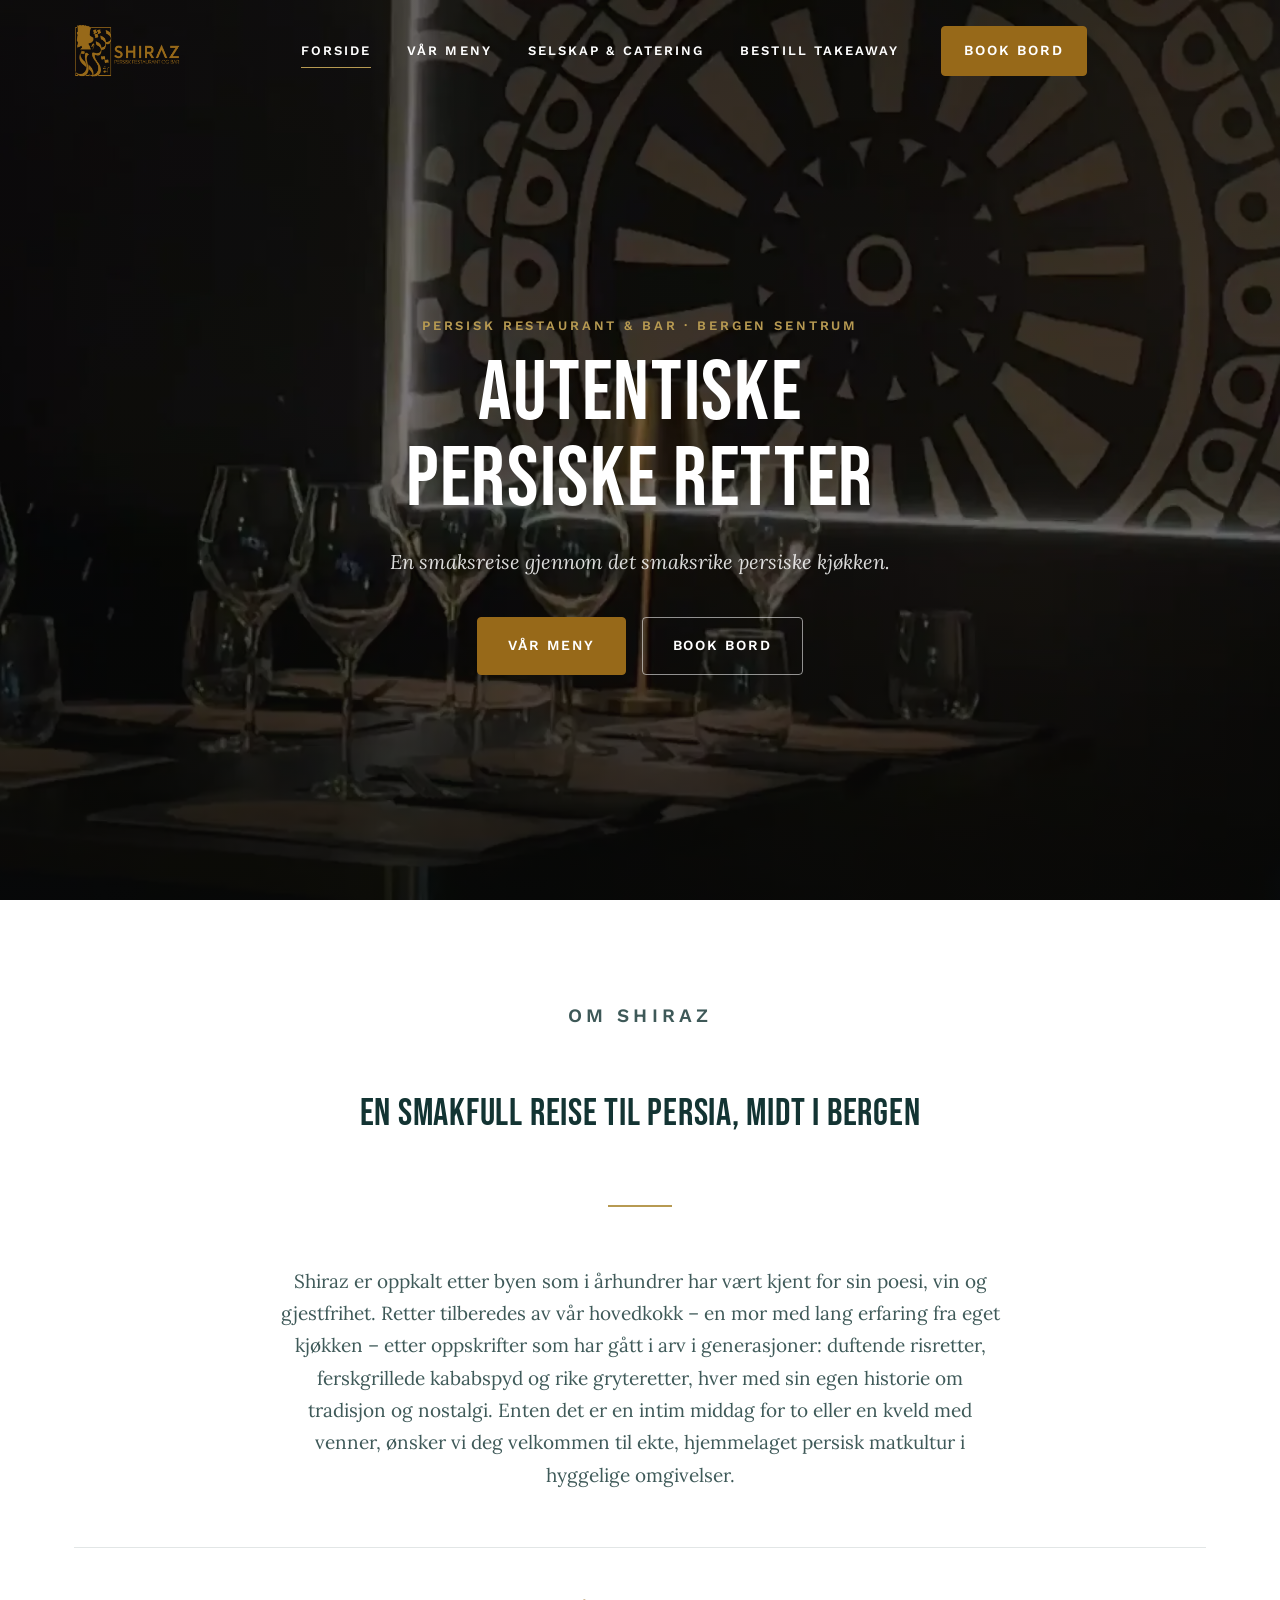
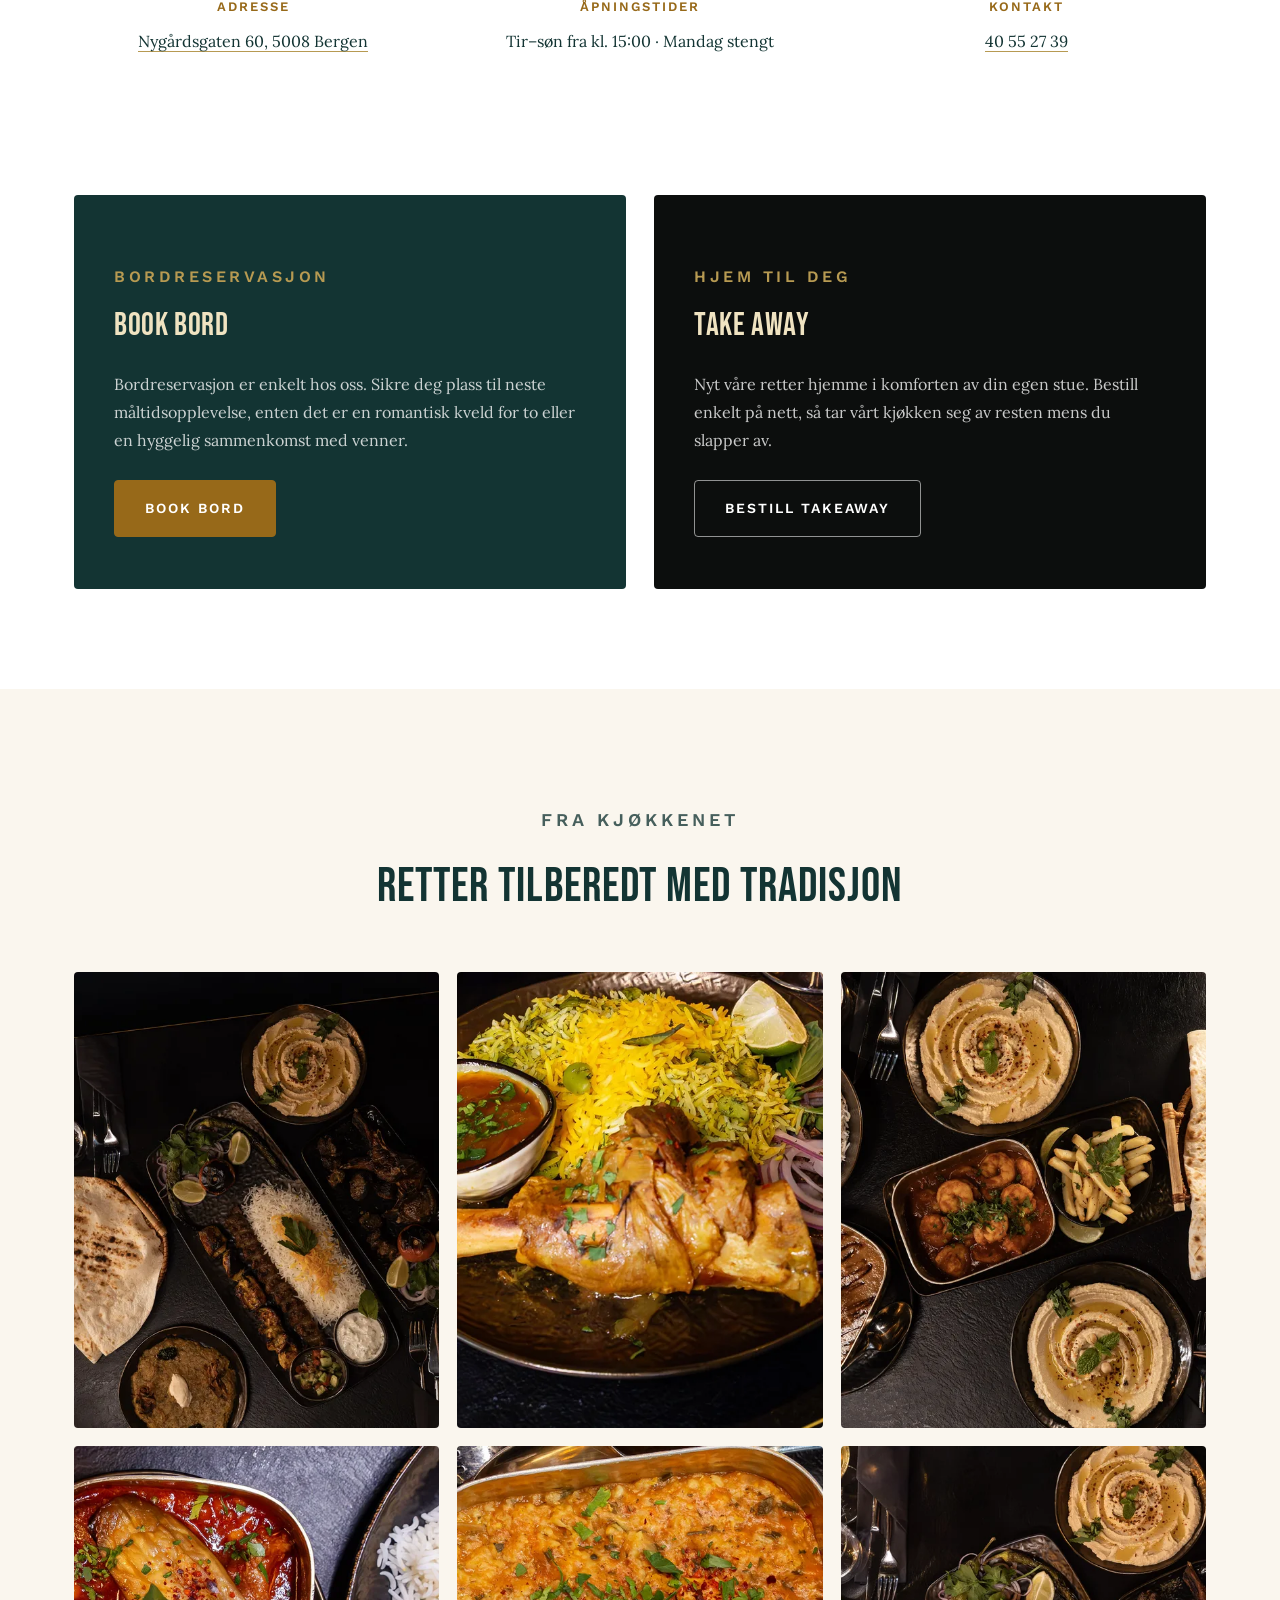
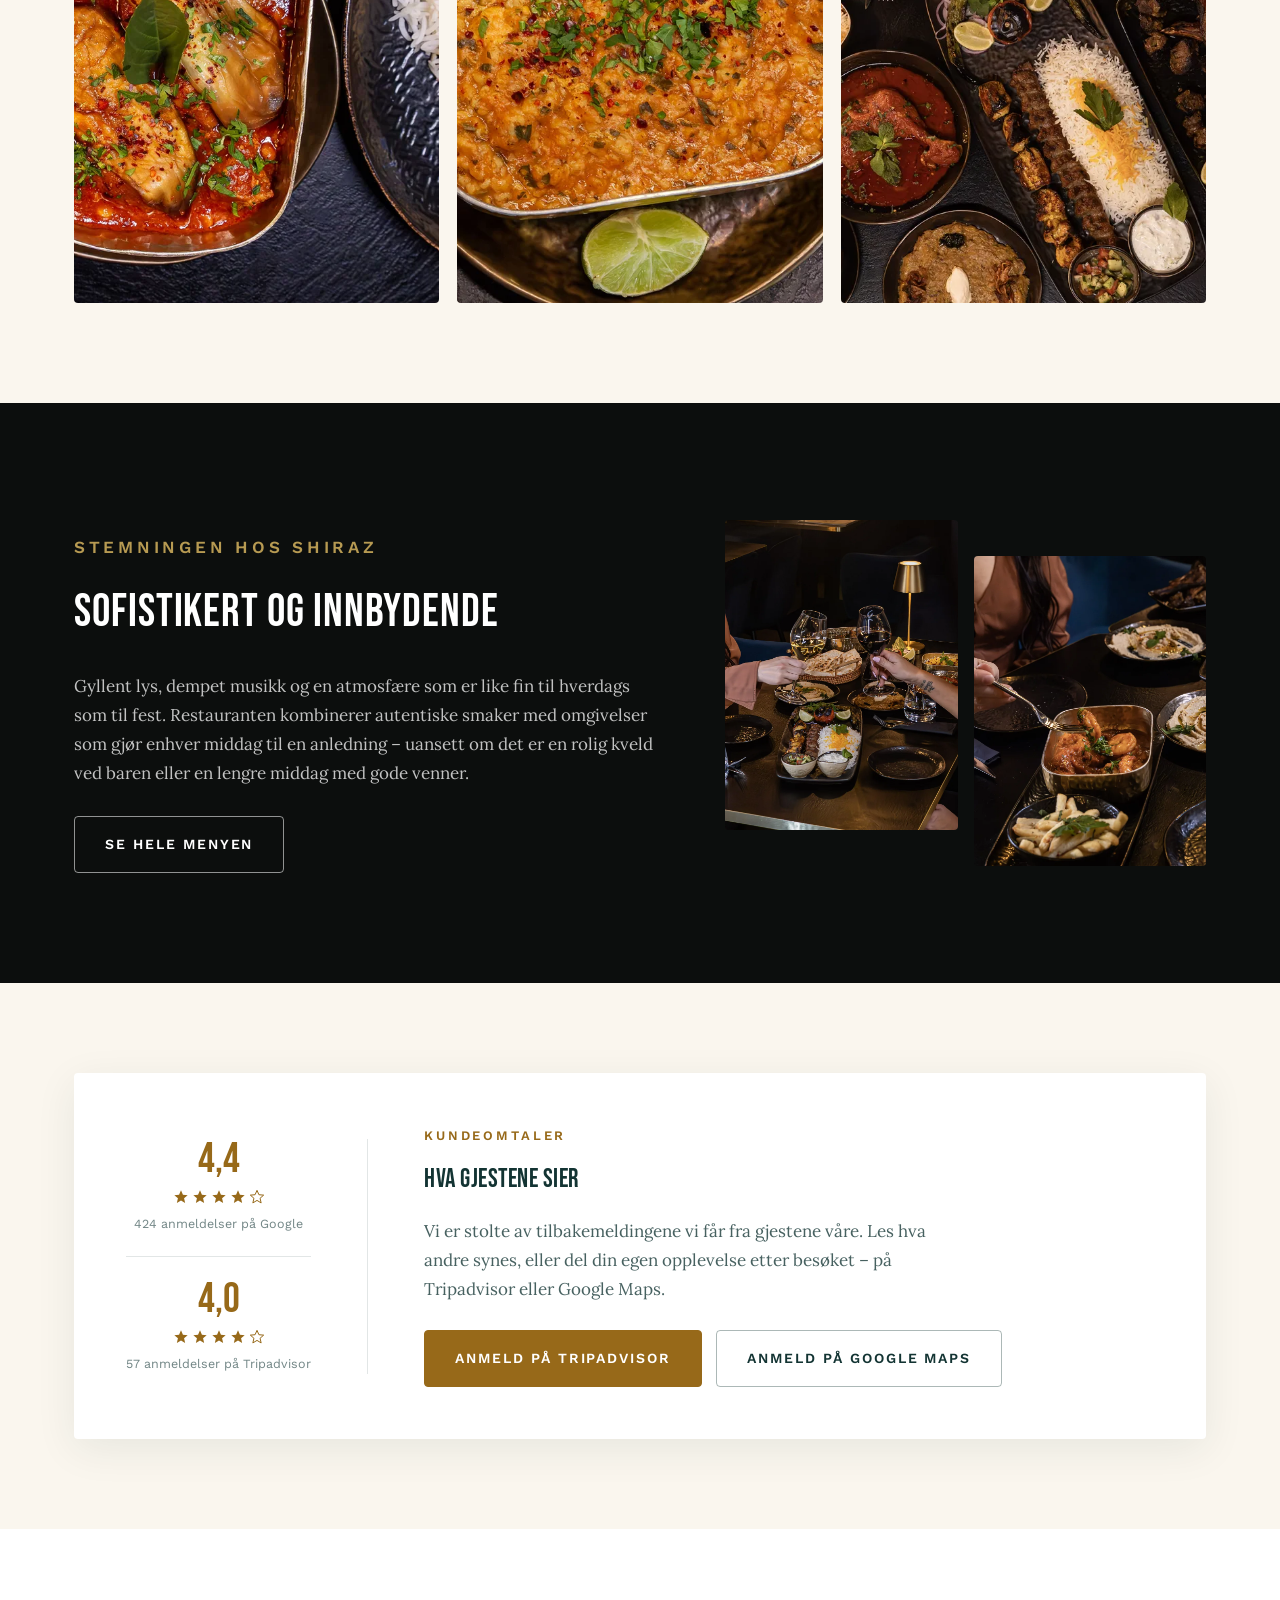
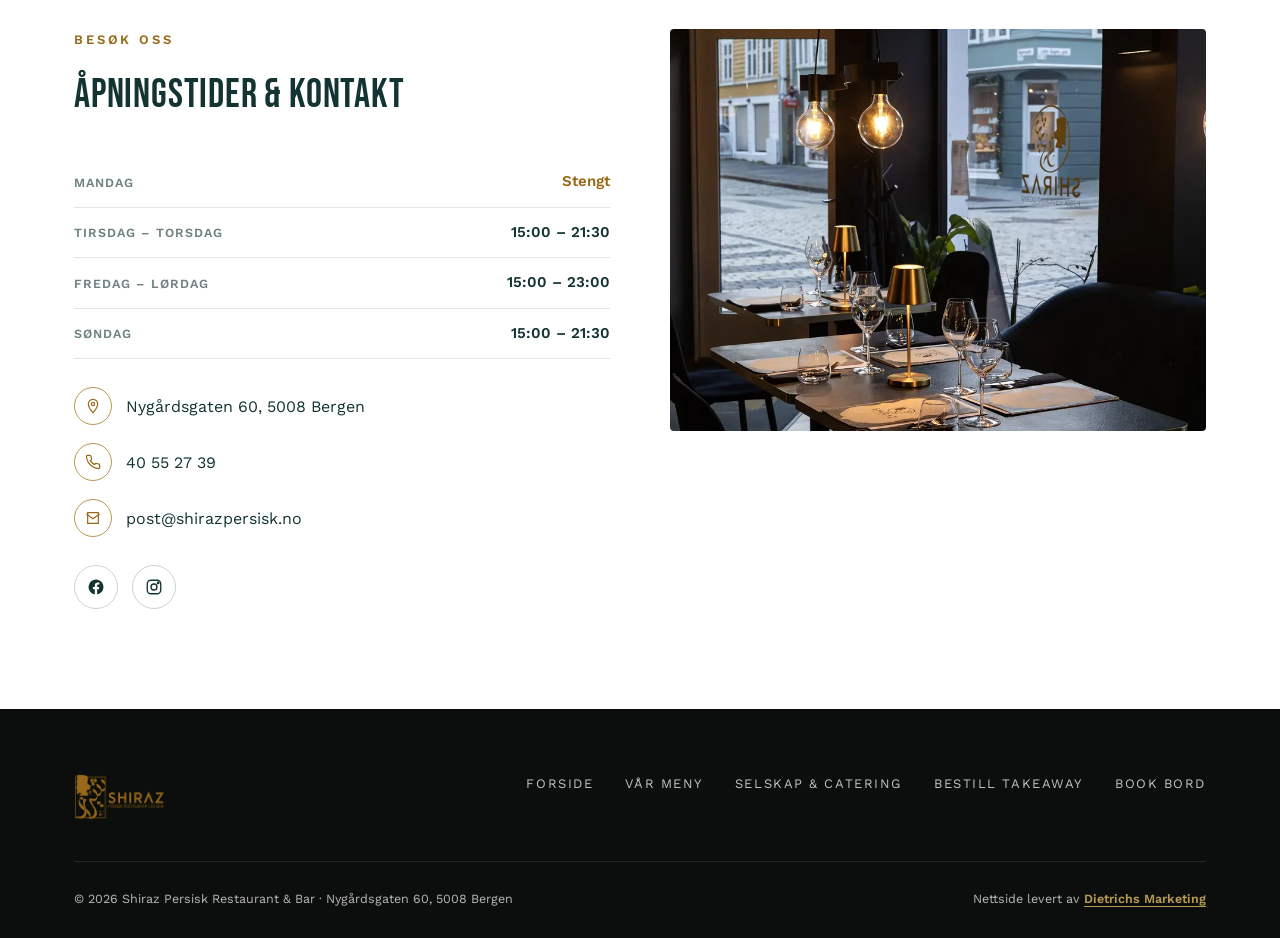
==== index.html @ 08de3375 "Legg til Google Tag Manager Co-Authored-By: Claude Sonnet 5.5 <noreply@anthropic.com>" ====
<!DOCTYPE html>
<html lang="no">
<head>
<!-- Google Tag Manager -->
<script>(function(w,d,s,l,i){w[l]=w[l]||[];w[l].push({'gtm.start':
new Date().getTime(),event:'gtm.js'});var f=d.getElementsByTagName(s)[0],
j=d.createElement(s),dl=l!='dataLayer'?'&l='+l:'';j.async=true;j.src=
'https://www.googletagmanager.com/gtm.js?id='+i+dl;f.parentNode.insertBefore(j,f);
})(window,document,'script','dataLayer','GTM-N2BZXHFS');</script>
<!-- End Google Tag Manager -->
<meta charset="UTF-8">
<meta name="viewport" content="width=device-width, initial-scale=1.0">
<title>Shiraz – Persisk Restaurant &amp; Bar i Bergen</title>
<meta name="description" content="Shiraz Persisk Restaurant &amp; Bar i Nygårdsgaten, Bergen sentrum. Autentiske persiske grill- og gryteretter, husets cocktailer og et utvalgt vinkart. Book bord eller bestill takeaway.">
<meta name="theme-color" content="#0c0e0d">
<link rel="canonical" href="https://adriandie.github.io/shirazpersisk-redesign/">
<meta property="og:type" content="website">
<meta property="og:title" content="Shiraz – Persisk Restaurant &amp; Bar i Bergen">
<meta property="og:description" content="Shiraz Persisk Restaurant &amp; Bar i Nygårdsgaten, Bergen sentrum. Autentiske persiske grill- og gryteretter, husets cocktailer og et utvalgt vinkart. Book bord eller bestill takeaway.">
<meta property="og:image" content="https://adriandie.github.io/shirazpersisk-redesign/assets/hero-video-poster.webp">
<meta property="og:url" content="https://adriandie.github.io/shirazpersisk-redesign/">
<meta property="og:locale" content="nb_NO">
<meta name="twitter:card" content="summary_large_image">
<link rel="icon" href="assets/favicon.png">
<link rel="preload" as="image" href="assets/hero-video-poster.webp" fetchpriority="high">
<link rel="preload" as="font" type="font/woff2" href="assets/fonts/BebasNeue-400-latin.woff2" crossorigin>
<link rel="preload" as="font" type="font/woff2" href="assets/fonts/Lora-400-latin.woff2" crossorigin>
<link rel="preload" as="font" type="font/woff2" href="assets/fonts/WorkSans-600-latin.woff2" crossorigin>
<link rel="stylesheet" href="style.css">
<script async src="https://www.googletagmanager.com/gtag/js?id=AW-10846831105"></script>
<script>
window.dataLayer = window.dataLayer || [];
function gtag(){dataLayer.push(arguments);}
gtag('js', new Date());
gtag('config', 'AW-10846831105');
gtag('config', 'G-ZWNLSXET4G');
</script>
</head>
<body>
<!-- Google Tag Manager (noscript) -->
<noscript><iframe src="https://www.googletagmanager.com/ns.html?id=GTM-N2BZXHFS"
height="0" width="0" style="display:none;visibility:hidden"></iframe></noscript>
<!-- End Google Tag Manager (noscript) -->

<div class="scrim" data-close-menu></div>

<header class="site-header" id="siteHeader">
  <div class="container">
    <a href="index.html" class="logo"><img src="assets/logo.png" alt="Shiraz Persisk Restaurant &amp; Bar" width="400" height="208"></a>
    <nav class="main-nav">
      <a href="index.html" class="active">Forside</a>
      <a href="meny.html">Vår meny</a>
      <a href="catering.html">Selskap &amp; catering</a>
      <a href="https://order.gastroplanner.no/s/shirazpersiskrestaurantogbar" target="_blank" rel="noopener">Bestill takeaway</a>
      <a href="https://booking.gastroplanner.no/shiraz/t" target="_blank" rel="noopener" class="nav-cta"><span class="btn btn-gold">Book bord</span></a>
    </nav>
    <div class="header-actions">
      <button class="hamburger" id="hamburgerBtn" aria-label="Åpne meny" aria-expanded="false">
        <span></span><span></span><span></span>
      </button>
    </div>
  </div>
</header>

<div class="mobile-panel" id="mobilePanel">
  <button class="panel-close" data-close-menu aria-label="Lukk meny">&times;</button>
  <nav class="main-nav">
    <a href="index.html">Forside</a>
    <a href="meny.html">Vår meny</a>
    <a href="catering.html">Selskap &amp; catering</a>
    <a href="https://order.gastroplanner.no/s/shirazpersiskrestaurantogbar" target="_blank" rel="noopener">Bestill takeaway</a>
  </nav>
  <div class="panel-ctas">
    <a href="https://booking.gastroplanner.no/shiraz/t" target="_blank" rel="noopener" class="btn btn-gold btn-block">Book bord</a>
    <a href="tel:40552739" class="btn btn-outline btn-block">Ring oss</a>
  </div>
  <div class="panel-contact">
    Nygårdsgaten 60, 5008 Bergen<br>
    <a href="tel:40552739">40 55 27 39</a><br>
    <a href="mailto:post@shirazpersisk.no">post@shirazpersisk.no</a>
  </div>
</div>

<section class="hero">
  <video class="hero-video" autoplay muted loop playsinline preload="auto" poster="assets/hero-video-poster.webp">
    <source src="assets/hero-video.mp4" type="video/mp4">
  </video>
  <div class="hero-content">
    <p class="eyebrow">Persisk restaurant &amp; bar · Bergen sentrum</p>
    <h1>Autentiske<br>persiske retter</h1>
    <p class="lede">En smaksreise gjennom det smaksrike persiske kjøkken.</p>
    <div class="hero-ctas">
      <a href="meny.html" class="btn btn-gold">Vår meny</a>
      <a href="https://booking.gastroplanner.no/shiraz/t" target="_blank" rel="noopener" class="btn btn-outline">Book bord</a>
    </div>
  </div>
</section>

<section class="intro">
  <div class="container">
    <div class="intro-grid center reveal">
      <p class="eyebrow" style="text-align:center">Om Shiraz</p>
      <h2 style="margin-top:10px;font-size:clamp(28px,4vw,38px)">En smakfull reise til Persia, midt i Bergen</h2>
      <hr class="divider">
      <p>Shiraz er oppkalt etter byen som i århundrer har vært kjent for sin poesi, vin og gjestfrihet. Retter tilberedes av vår hovedkokk – en mor med lang erfaring fra eget kjøkken – etter oppskrifter som har gått i arv i generasjoner: duftende risretter, ferskgrillede kababspyd og rike gryteretter, hver med sin egen historie om tradisjon og nostalgi. Enten det er en intim middag for to eller en kveld med venner, ønsker vi deg velkommen til ekte, hjemmelaget persisk matkultur i hyggelige omgivelser.</p>
    </div>
    <div class="info-strip reveal">
      <div class="info-strip-item">
        <h4>Adresse</h4>
        <p><a href="https://www.google.com/maps/place//data=!4m2!3m1!1s0x463cffc8e2079eb1:0x79fc417f56b733c1?sa=X&amp;ved=1t:8290&amp;ictx=111" target="_blank" rel="noopener">Nygårdsgaten 60, 5008 Bergen</a></p>
      </div>
      <div class="info-strip-item">
        <h4>Åpningstider</h4>
        <p>Tir–søn fra kl. 15:00 · Mandag stengt</p>
      </div>
      <div class="info-strip-item">
        <h4>Kontakt</h4>
        <p><a href="tel:40552739">40 55 27 39</a></p>
      </div>
    </div>
  </div>
</section>

<section class="offer">
  <div class="container">
    <div class="offer-grid">
      <div class="offer-card reveal">
        <p class="eyebrow">Bordreservasjon</p>
        <h3>Book bord</h3>
        <p>Bordreservasjon er enkelt hos oss. Sikre deg plass til neste måltidsopplevelse, enten det er en romantisk kveld for to eller en hyggelig sammenkomst med venner.</p>
        <a href="https://booking.gastroplanner.no/shiraz/t" target="_blank" rel="noopener" class="btn btn-gold">Book bord</a>
      </div>
      <div class="offer-card alt reveal">
        <p class="eyebrow">Hjem til deg</p>
        <h3>Take away</h3>
        <p>Nyt våre retter hjemme i komforten av din egen stue. Bestill enkelt på nett, så tar vårt kjøkken seg av resten mens du slapper av.</p>
        <a href="https://order.gastroplanner.no/s/shirazpersiskrestaurantogbar" target="_blank" rel="noopener" class="btn btn-outline">Bestill takeaway</a>
      </div>
    </div>
  </div>
</section>

<section class="gallery">
  <div class="container">
    <div class="section-head center reveal">
      <p class="eyebrow">Fra kjøkkenet</p>
      <h2>Retter tilberedt med tradisjon</h2>
    </div>
    <div class="gallery-grid reveal">
      <a href="assets/food-1.webp" target="_blank" rel="noopener"><img src="assets/food-1-thumb.webp" alt="Grillspyd med safranris og nanbrød" loading="lazy" width="900" height="675"></a>
      <a href="assets/food-4.webp" target="_blank" rel="noopener"><img src="assets/food-4-thumb.webp" alt="Lammeknoke med safranris" loading="lazy" width="900" height="675"></a>
      <a href="assets/food-2.webp" target="_blank" rel="noopener"><img src="assets/food-2-thumb.webp" alt="Reker i tomatsaus, hummus og nanbrød" loading="lazy" width="900" height="675"></a>
      <a href="assets/food-6.webp" target="_blank" rel="noopener"><img src="assets/food-6-thumb.webp" alt="Gryterett med aubergine" loading="lazy" width="900" height="675"></a>
      <a href="assets/food-5.webp" target="_blank" rel="noopener"><img src="assets/food-5-thumb.webp" alt="Gheyme-gryte med lime" loading="lazy" width="900" height="675"></a>
      <a href="assets/food-3.webp" target="_blank" rel="noopener"><img src="assets/food-3-thumb.webp" alt="Full servering med grillspyd og tilbehør" loading="lazy" width="900" height="675"></a>
    </div>
  </div>
</section>

<section class="atmosphere">
  <div class="container">
    <div class="atmosphere-grid">
      <div class="reveal">
        <p class="eyebrow">Stemningen hos Shiraz</p>
        <h2>Sofistikert og innbydende</h2>
        <p>Gyllent lys, dempet musikk og en atmosfære som er like fin til hverdags som til fest. Restauranten kombinerer autentiske smaker med omgivelser som gjør enhver middag til en anledning – uansett om det er en rolig kveld ved baren eller en lengre middag med gode venner.</p>
        <a href="meny.html" class="btn btn-outline" style="margin-top:28px">Se hele menyen</a>
      </div>
      <div class="atmosphere-photos reveal">
        <a href="assets/dining-2.webp" target="_blank" rel="noopener"><img src="assets/dining-2-thumb.webp" alt="Gjester som skåler ved bordet" loading="lazy" width="900" height="1201"></a>
        <a href="assets/dining-3.webp" target="_blank" rel="noopener"><img src="assets/dining-3-thumb.webp" alt="Delingsretter serveres ved bordet" loading="lazy" width="900" height="1201"></a>
      </div>
    </div>
  </div>
</section>

<section class="reviews">
  <div class="container">
    <div class="reviews-card reveal">
      <div class="reviews-score">
        <div class="reviews-platform">
          <span class="reviews-number">4,4</span>
          <div class="reviews-stars" aria-hidden="true">
            <svg width="16" height="16" viewBox="0 0 24 24" fill="currentColor"><path d="M12 2l2.9 6.6 7.1.6-5.4 4.7 1.6 7-6.2-3.8-6.2 3.8 1.6-7L2 9.2l7.1-.6z"/></svg>
            <svg width="16" height="16" viewBox="0 0 24 24" fill="currentColor"><path d="M12 2l2.9 6.6 7.1.6-5.4 4.7 1.6 7-6.2-3.8-6.2 3.8 1.6-7L2 9.2l7.1-.6z"/></svg>
            <svg width="16" height="16" viewBox="0 0 24 24" fill="currentColor"><path d="M12 2l2.9 6.6 7.1.6-5.4 4.7 1.6 7-6.2-3.8-6.2 3.8 1.6-7L2 9.2l7.1-.6z"/></svg>
            <svg width="16" height="16" viewBox="0 0 24 24" fill="currentColor"><path d="M12 2l2.9 6.6 7.1.6-5.4 4.7 1.6 7-6.2-3.8-6.2 3.8 1.6-7L2 9.2l7.1-.6z"/></svg>
            <svg width="16" height="16" viewBox="0 0 24 24" fill="none" stroke="currentColor" stroke-width="1.5"><path d="M12 2l2.9 6.6 7.1.6-5.4 4.7 1.6 7-6.2-3.8-6.2 3.8 1.6-7L2 9.2l7.1-.6z"/></svg>
          </div>
          <span class="reviews-count">424 anmeldelser på Google</span>
        </div>
        <div class="reviews-platform">
          <span class="reviews-number">4,0</span>
          <div class="reviews-stars" aria-hidden="true">
            <svg width="16" height="16" viewBox="0 0 24 24" fill="currentColor"><path d="M12 2l2.9 6.6 7.1.6-5.4 4.7 1.6 7-6.2-3.8-6.2 3.8 1.6-7L2 9.2l7.1-.6z"/></svg>
            <svg width="16" height="16" viewBox="0 0 24 24" fill="currentColor"><path d="M12 2l2.9 6.6 7.1.6-5.4 4.7 1.6 7-6.2-3.8-6.2 3.8 1.6-7L2 9.2l7.1-.6z"/></svg>
            <svg width="16" height="16" viewBox="0 0 24 24" fill="currentColor"><path d="M12 2l2.9 6.6 7.1.6-5.4 4.7 1.6 7-6.2-3.8-6.2 3.8 1.6-7L2 9.2l7.1-.6z"/></svg>
            <svg width="16" height="16" viewBox="0 0 24 24" fill="currentColor"><path d="M12 2l2.9 6.6 7.1.6-5.4 4.7 1.6 7-6.2-3.8-6.2 3.8 1.6-7L2 9.2l7.1-.6z"/></svg>
            <svg width="16" height="16" viewBox="0 0 24 24" fill="none" stroke="currentColor" stroke-width="1.5"><path d="M12 2l2.9 6.6 7.1.6-5.4 4.7 1.6 7-6.2-3.8-6.2 3.8 1.6-7L2 9.2l7.1-.6z"/></svg>
          </div>
          <span class="reviews-count">57 anmeldelser på Tripadvisor</span>
        </div>
      </div>
      <div class="reviews-copy">
        <p class="eyebrow">Kundeomtaler</p>
        <h2>Hva gjestene sier</h2>
        <p>Vi er stolte av tilbakemeldingene vi får fra gjestene våre. Les hva andre synes, eller del din egen opplevelse etter besøket – på Tripadvisor eller Google Maps.</p>
        <div class="reviews-ctas">
          <a href="https://www.tripadvisor.com/Restaurant_Review-g190502-d27527104-Reviews-Shiraz_Persisk_Restaurant_Og_Bar-Bergen_Hordaland_Western_Norway.html" target="_blank" rel="noopener" class="btn btn-gold">Anmeld på Tripadvisor</a>
          <a href="https://www.google.com/maps/place//data=!4m2!3m1!1s0x463cffc8e2079eb1:0x79fc417f56b733c1?sa=X&amp;ved=1t:8290&amp;ictx=111" target="_blank" rel="noopener" class="btn btn-outline-ink">Anmeld på Google Maps</a>
        </div>
      </div>
    </div>
  </div>
</section>

<section class="visit">
  <div class="container">
    <div class="visit-grid">
      <div class="reveal">
        <p class="eyebrow">Besøk oss</p>
        <h2>Åpningstider &amp; kontakt</h2>
        <table class="hours-table">
          <tr class="closed"><td>Mandag</td><td>Stengt</td></tr>
          <tr><td>Tirsdag – torsdag</td><td>15:00 – 21:30</td></tr>
          <tr><td>Fredag – lørdag</td><td>15:00 – 23:00</td></tr>
          <tr><td>Søndag</td><td>15:00 – 21:30</td></tr>
        </table>
        <div class="contact-list">
          <a href="https://www.google.com/maps/place//data=!4m2!3m1!1s0x463cffc8e2079eb1:0x79fc417f56b733c1?sa=X&amp;ved=1t:8290&amp;ictx=111" target="_blank" rel="noopener">
            <span class="ic">
              <svg width="16" height="16" viewBox="0 0 24 24" fill="none" stroke="currentColor" stroke-width="1.8"><path d="M12 22s7-7.58 7-13A7 7 0 0 0 5 9c0 5.42 7 13 7 13Z"/><circle cx="12" cy="9" r="2.5"/></svg>
            </span>
            <span class="txt">Nygårdsgaten 60, 5008 Bergen</span>
          </a>
          <a href="tel:40552739">
            <span class="ic"><svg width="16" height="16" viewBox="0 0 24 24" fill="none" stroke="currentColor" stroke-width="1.8"><path d="M22 16.92v3a2 2 0 0 1-2.18 2 19.79 19.79 0 0 1-8.63-3.07 19.5 19.5 0 0 1-6-6 19.79 19.79 0 0 1-3.07-8.67A2 2 0 0 1 4.11 2h3a2 2 0 0 1 2 1.72c.127.96.362 1.903.7 2.81a2 2 0 0 1-.45 2.11L8.09 9.91a16 16 0 0 0 6 6l1.27-1.27a2 2 0 0 1 2.11-.45c.907.338 1.85.573 2.81.7A2 2 0 0 1 22 16.92Z"/></svg></span>
            <span class="txt">40 55 27 39</span>
          </a>
          <a href="mailto:post@shirazpersisk.no">
            <span class="ic"><svg width="16" height="16" viewBox="0 0 24 24" fill="none" stroke="currentColor" stroke-width="1.8"><path d="M4 4h16v16H4Z"/><path d="m22 6-10 7L2 6"/></svg></span>
            <span class="txt">post@shirazpersisk.no</span>
          </a>
        </div>
        <div class="social-row">
          <a href="https://www.facebook.com/profile.php?id=61561569995127" target="_blank" rel="noopener" aria-label="Facebook">
            <svg width="18" height="18" viewBox="0 0 24 24" fill="currentColor"><path d="M22 12a10 10 0 1 0-11.56 9.88v-6.99H7.9V12h2.54V9.8c0-2.5 1.49-3.89 3.77-3.89 1.1 0 2.24.2 2.24.2v2.46h-1.26c-1.24 0-1.63.77-1.63 1.56V12h2.78l-.44 2.89h-2.34v6.99A10 10 0 0 0 22 12Z"/></svg>
          </a>
          <a href="https://www.instagram.com/shirazpersisk_restaurant" target="_blank" rel="noopener" aria-label="Instagram">
            <svg width="18" height="18" viewBox="0 0 24 24" fill="none" stroke="currentColor" stroke-width="1.8"><rect x="3" y="3" width="18" height="18" rx="5"/><circle cx="12" cy="12" r="4"/><circle cx="17.5" cy="6.5" r="1"/></svg>
          </a>
        </div>
      </div>
      <a href="https://www.google.com/maps/place//data=!4m2!3m1!1s0x463cffc8e2079eb1:0x79fc417f56b733c1?sa=X&amp;ved=1t:8290&amp;ictx=111" target="_blank" rel="noopener" class="visit-map reveal">
        <img src="assets/window-street.webp" alt="Shiraz sett fra Nygårdsgaten" loading="lazy" width="900" height="1200">
      </a>
    </div>
  </div>
</section>

<footer class="site-footer">
  <div class="container">
    <div class="footer-top">
      <a href="index.html" class="logo"><img src="assets/logo.png" alt="Shiraz Persisk Restaurant &amp; Bar" width="400" height="208"></a>
      <nav class="footer-nav">
        <a href="index.html">Forside</a>
        <a href="meny.html">Vår meny</a>
        <a href="catering.html">Selskap &amp; catering</a>
        <a href="https://order.gastroplanner.no/s/shirazpersiskrestaurantogbar" target="_blank" rel="noopener">Bestill takeaway</a>
        <a href="https://booking.gastroplanner.no/shiraz/t" target="_blank" rel="noopener">Book bord</a>
      </nav>
    </div>
    <div class="footer-bottom">
      <span>© <span id="year"></span> Shiraz Persisk Restaurant &amp; Bar · Nygårdsgaten 60, 5008 Bergen</span>
      <span>Nettside levert av <a href="https://dmarketing.no" target="_blank" rel="noopener">Dietrichs Marketing</a></span>
    </div>
  </div>
</footer>

<script src="app.js"></script>
<script type="application/ld+json">
{
  "@context": "https://schema.org",
  "@type": "Restaurant",
  "name": "Shiraz Persisk Restaurant & Bar",
  "image": "https://adriandie.github.io/shirazpersisk-redesign/assets/hero-video-poster.webp",
  "url": "https://adriandie.github.io/shirazpersisk-redesign/",
  "telephone": "+4740552739",
  "email": "post@shirazpersisk.no",
  "servesCuisine": "Persisk",
  "menu": "https://adriandie.github.io/shirazpersisk-redesign/meny.html",
  "address": {
    "@type": "PostalAddress",
    "streetAddress": "Nygårdsgaten 60",
    "postalCode": "5008",
    "addressLocality": "Bergen",
    "addressCountry": "NO"
  },
  "openingHoursSpecification": [
    {
      "@type": "OpeningHoursSpecification",
      "dayOfWeek": ["Tuesday", "Wednesday", "Thursday", "Sunday"],
      "opens": "15:00",
      "closes": "21:30"
    },
    {
      "@type": "OpeningHoursSpecification",
      "dayOfWeek": ["Friday", "Saturday"],
      "opens": "15:00",
      "closes": "23:00"
    }
  ],
  "sameAs": [
    "https://www.facebook.com/profile.php?id=61561569995127",
    "https://www.instagram.com/shirazpersisk_restaurant"
  ]
}
</script>
</body>
</html>
---- style.css ----
@font-face{font-family:'Bebas Neue';font-style:normal;font-weight:400;font-display:swap;src:url(assets/fonts/BebasNeue-400-latin-ext.woff2) format('woff2');unicode-range:U+0100-02BA,U+02BD-02C5,U+02C7-02CC,U+02CE-02D7,U+02DD-02FF,U+0304,U+0308,U+0329,U+1D00-1DBF,U+1E00-1E9F,U+1EF2-1EFF,U+2020,U+20A0-20AB,U+20AD-20C0,U+2113,U+2C60-2C7F,U+A720-A7FF}@font-face{font-family:'Bebas Neue';font-style:normal;font-weight:400;font-display:swap;src:url(assets/fonts/BebasNeue-400-latin.woff2) format('woff2');unicode-range:U+0000-00FF,U+0131,U+0152-0153,U+02BB-02BC,U+02C6,U+02DA,U+02DC,U+0304,U+0308,U+0329,U+2000-206F,U+20AC,U+2122,U+2191,U+2193,U+2212,U+2215,U+FEFF,U+FFFD}@font-face{font-family:'Lora';font-style:italic;font-weight:400;font-display:swap;src:url(assets/fonts/Lora-400-latin-ext.woff2) format('woff2');unicode-range:U+0100-02BA,U+02BD-02C5,U+02C7-02CC,U+02CE-02D7,U+02DD-02FF,U+0304,U+0308,U+0329,U+1D00-1DBF,U+1E00-1E9F,U+1EF2-1EFF,U+2020,U+20A0-20AB,U+20AD-20C0,U+2113,U+2C60-2C7F,U+A720-A7FF}@font-face{font-family:'Lora';font-style:italic;font-weight:400;font-display:swap;src:url(assets/fonts/Lora-400-latin.woff2) format('woff2');unicode-range:U+0000-00FF,U+0131,U+0152-0153,U+02BB-02BC,U+02C6,U+02DA,U+02DC,U+0304,U+0308,U+0329,U+2000-206F,U+20AC,U+2122,U+2191,U+2193,U+2212,U+2215,U+FEFF,U+FFFD}@font-face{font-family:'Lora';font-style:normal;font-weight:400;font-display:swap;src:url(assets/fonts/Lora-400-normal-latin-ext.woff2) format('woff2');unicode-range:U+0100-02BA,U+02BD-02C5,U+02C7-02CC,U+02CE-02D7,U+02DD-02FF,U+0304,U+0308,U+0329,U+1D00-1DBF,U+1E00-1E9F,U+1EF2-1EFF,U+2020,U+20A0-20AB,U+20AD-20C0,U+2113,U+2C60-2C7F,U+A720-A7FF}@font-face{font-family:'Lora';font-style:normal;font-weight:400;font-display:swap;src:url(assets/fonts/Lora-400-normal-latin.woff2) format('woff2');unicode-range:U+0000-00FF,U+0131,U+0152-0153,U+02BB-02BC,U+02C6,U+02DA,U+02DC,U+0304,U+0308,U+0329,U+2000-206F,U+20AC,U+2122,U+2191,U+2193,U+2212,U+2215,U+FEFF,U+FFFD}@font-face{font-family:'Lora';font-style:normal;font-weight:500;font-display:swap;src:url(assets/fonts/Lora-500-latin-ext.woff2) format('woff2');unicode-range:U+0100-02BA,U+02BD-02C5,U+02C7-02CC,U+02CE-02D7,U+02DD-02FF,U+0304,U+0308,U+0329,U+1D00-1DBF,U+1E00-1E9F,U+1EF2-1EFF,U+2020,U+20A0-20AB,U+20AD-20C0,U+2113,U+2C60-2C7F,U+A720-A7FF}@font-face{font-family:'Lora';font-style:normal;font-weight:500;font-display:swap;src:url(assets/fonts/Lora-500-latin.woff2) format('woff2');unicode-range:U+0000-00FF,U+0131,U+0152-0153,U+02BB-02BC,U+02C6,U+02DA,U+02DC,U+0304,U+0308,U+0329,U+2000-206F,U+20AC,U+2122,U+2191,U+2193,U+2212,U+2215,U+FEFF,U+FFFD}@font-face{font-family:'Lora';font-style:normal;font-weight:600;font-display:swap;src:url(assets/fonts/Lora-600-latin-ext.woff2) format('woff2');unicode-range:U+0100-02BA,U+02BD-02C5,U+02C7-02CC,U+02CE-02D7,U+02DD-02FF,U+0304,U+0308,U+0329,U+1D00-1DBF,U+1E00-1E9F,U+1EF2-1EFF,U+2020,U+20A0-20AB,U+20AD-20C0,U+2113,U+2C60-2C7F,U+A720-A7FF}@font-face{font-family:'Lora';font-style:normal;font-weight:600;font-display:swap;src:url(assets/fonts/Lora-600-latin.woff2) format('woff2');unicode-range:U+0000-00FF,U+0131,U+0152-0153,U+02BB-02BC,U+02C6,U+02DA,U+02DC,U+0304,U+0308,U+0329,U+2000-206F,U+20AC,U+2122,U+2191,U+2193,U+2212,U+2215,U+FEFF,U+FFFD}@font-face{font-family:'Work Sans';font-style:normal;font-weight:400;font-display:swap;src:url(assets/fonts/WorkSans-400-latin-ext.woff2) format('woff2');unicode-range:U+0100-02BA,U+02BD-02C5,U+02C7-02CC,U+02CE-02D7,U+02DD-02FF,U+0304,U+0308,U+0329,U+1D00-1DBF,U+1E00-1E9F,U+1EF2-1EFF,U+2020,U+20A0-20AB,U+20AD-20C0,U+2113,U+2C60-2C7F,U+A720-A7FF}@font-face{font-family:'Work Sans';font-style:normal;font-weight:400;font-display:swap;src:url(assets/fonts/WorkSans-400-latin.woff2) format('woff2');unicode-range:U+0000-00FF,U+0131,U+0152-0153,U+02BB-02BC,U+02C6,U+02DA,U+02DC,U+0304,U+0308,U+0329,U+2000-206F,U+20AC,U+2122,U+2191,U+2193,U+2212,U+2215,U+FEFF,U+FFFD}@font-face{font-family:'Work Sans';font-style:normal;font-weight:500;font-display:swap;src:url(assets/fonts/WorkSans-500-latin-ext.woff2) format('woff2');unicode-range:U+0100-02BA,U+02BD-02C5,U+02C7-02CC,U+02CE-02D7,U+02DD-02FF,U+0304,U+0308,U+0329,U+1D00-1DBF,U+1E00-1E9F,U+1EF2-1EFF,U+2020,U+20A0-20AB,U+20AD-20C0,U+2113,U+2C60-2C7F,U+A720-A7FF}@font-face{font-family:'Work Sans';font-style:normal;font-weight:500;font-display:swap;src:url(assets/fonts/WorkSans-500-latin.woff2) format('woff2');unicode-range:U+0000-00FF,U+0131,U+0152-0153,U+02BB-02BC,U+02C6,U+02DA,U+02DC,U+0304,U+0308,U+0329,U+2000-206F,U+20AC,U+2122,U+2191,U+2193,U+2212,U+2215,U+FEFF,U+FFFD}@font-face{font-family:'Work Sans';font-style:normal;font-weight:600;font-display:swap;src:url(assets/fonts/WorkSans-600-latin-ext.woff2) format('woff2');unicode-range:U+0100-02BA,U+02BD-02C5,U+02C7-02CC,U+02CE-02D7,U+02DD-02FF,U+0304,U+0308,U+0329,U+1D00-1DBF,U+1E00-1E9F,U+1EF2-1EFF,U+2020,U+20A0-20AB,U+20AD-20C0,U+2113,U+2C60-2C7F,U+A720-A7FF}@font-face{font-family:'Work Sans';font-style:normal;font-weight:600;font-display:swap;src:url(assets/fonts/WorkSans-600-latin.woff2) format('woff2');unicode-range:U+0000-00FF,U+0131,U+0152-0153,U+02BB-02BC,U+02C6,U+02DA,U+02DC,U+0304,U+0308,U+0329,U+2000-206F,U+20AC,U+2122,U+2191,U+2193,U+2212,U+2215,U+FEFF,U+FFFD}:root{--gold:#976919;--gold-light:#b79a52;--gold-pale:#f0e3c1;--ink:#133433;--near-black:#0c0e0d;--cream:#faf6ee;--white:#ffffff;--line:rgba(19,52,51,.12);--font-display:'Bebas Neue','Arial Narrow',sans-serif;--font-body:'Lora',Georgia,serif;--font-ui:'Work Sans',Arial,sans-serif;--container:1180px;--radius:4px}*,*::before,*::after{box-sizing:border-box}html{scroll-behavior:smooth}body{margin:0;overflow-x:hidden;background:var(--cream);color:var(--ink);font-family:var(--font-body);font-size:17px;line-height:1.7;-webkit-font-smoothing:antialiased}img{max-width:100%;display:block}a{color:inherit;text-decoration:none}ul{margin:0;padding:0;list-style:none}h1,h2,h3,h4{margin:0;font-family:var(--font-display);font-weight:400;letter-spacing:.02em}p{margin:0}.container{max-width:var(--container);margin:0 auto;padding:0 24px}.eyebrow{font-family:var(--font-ui);font-size:13px;font-weight:600;letter-spacing:.22em;text-transform:uppercase;color:var(--gold)}.section-head{max-width:640px;margin:0 0 44px}.section-head.center{margin-left:auto;margin-right:auto;text-align:center}.section-head h2{font-size:clamp(32px,5vw,48px);margin-top:10px;color:var(--ink)}.section-head p{margin-top:16px;font-size:18px;color:rgba(19,52,51,.78)}.btn{display:inline-flex;align-items:center;justify-content:center;gap:8px;font-family:var(--font-ui);font-weight:600;font-size:14px;letter-spacing:.14em;text-transform:uppercase;padding:16px 30px;border-radius:var(--radius);border:1px solid transparent;cursor:pointer;transition:background .25s ease,color .25s ease,border-color .25s ease,transform .2s ease;white-space:nowrap}.btn:active{transform:translateY(1px)}.btn-gold{background:var(--gold);color:var(--white);border-color:var(--gold)}.btn-gold:hover{background:#7f5814;border-color:#7f5814}.btn-outline{background:transparent;color:var(--white);border-color:rgba(255,255,255,.55)}.btn-outline:hover{background:rgba(255,255,255,.12);border-color:#fff}.btn-outline-ink{background:transparent;color:var(--ink);border-color:rgba(19,52,51,.35)}.btn-outline-ink:hover{background:var(--ink);color:var(--white);border-color:var(--ink)}.btn-block{width:100%}.divider{width:64px;height:2px;background:var(--gold-light);border:0;margin:18px auto}.site-header{position:fixed;top:0;left:0;right:0;z-index:200;padding:20px 0;background:transparent;transition:background .3s ease,padding .3s ease,box-shadow .3s ease}.site-header .container{display:flex;align-items:center;justify-content:space-between;gap:24px}.site-header .logo img{height:clamp(40px,7vw,56px);width:auto;transition:height .3s ease}.site-header.scrolled{background:#ffffff;padding:10px 0;box-shadow:0 2px 18px rgba(19,52,51,.1)}.site-header.scrolled .logo img{height:clamp(34px,6vw,46px)}.main-nav{display:flex;align-items:center;gap:36px}.main-nav a{font-family:var(--font-ui);font-size:13px;font-weight:600;letter-spacing:.16em;text-transform:uppercase;color:#fff;position:relative;padding:6px 0;transition:color .3s ease}.main-nav a::after{content:'';position:absolute;left:0;right:100%;bottom:0;height:1px;background:var(--gold-light);transition:right .25s ease}.main-nav a:hover::after,.main-nav a.active::after{right:0}.site-header.scrolled .main-nav a{color:var(--ink)}.nav-cta{margin-left:6px}.nav-cta .btn{padding:12px 22px}.header-actions{display:flex;align-items:center;gap:16px}.hamburger{display:none;width:30px;height:22px;position:relative;background:none;border:0;cursor:pointer;padding:0;z-index:210}.hamburger span{position:absolute;left:0;right:0;height:2px;background:#fff;transition:transform .3s ease,opacity .3s ease,background .3s ease}.hamburger span:nth-child(1){top:0}.hamburger span:nth-child(2){top:10px}.hamburger span:nth-child(3){top:20px}.site-header.scrolled .hamburger span{background:var(--ink)}.menu-open .hamburger span{background:#fff !important}.menu-open .hamburger span:nth-child(1){transform:translateY(10px) rotate(45deg)}.menu-open .hamburger span:nth-child(2){opacity:0}.menu-open .hamburger span:nth-child(3){transform:translateY(-10px) rotate(-45deg)}.mobile-panel{position:fixed;top:0;right:0;bottom:0;width:min(360px,86vw);z-index:205;background:var(--near-black);transform:translateX(100%);transition:transform .35s ease;padding:100px 32px 40px;overflow-y:auto}.menu-open .mobile-panel{transform:translateX(0)}.panel-close{position:absolute;top:24px;right:24px;width:44px;height:44px;background:none;border:1px solid rgba(255,255,255,.25);border-radius:50%;color:#fff;font-size:20px;line-height:1;cursor:pointer}.mobile-panel .main-nav{flex-direction:column;align-items:flex-start;gap:0}.mobile-panel .main-nav a{color:#fff;padding:14px 0;font-size:15px;width:100%;border-bottom:1px solid rgba(255,255,255,.1)}.mobile-panel .panel-ctas{margin-top:28px;display:flex;flex-direction:column;gap:12px}.mobile-panel .panel-contact{margin-top:36px;font-family:var(--font-ui);font-size:14px;color:rgba(255,255,255,.7);line-height:2}.mobile-panel .panel-contact a{color:var(--gold-light)}.scrim{position:fixed;inset:0;z-index:204;background:rgba(0,0,0,.5);opacity:0;pointer-events:none;transition:opacity .35s ease}.menu-open .scrim{opacity:1;pointer-events:auto}.menu-open{overflow:hidden}.hero{position:relative;min-height:100vh;display:flex;flex-direction:column;background:#0c0e0d;isolation:isolate;overflow:hidden}.hero-video{position:absolute;inset:0;width:100%;height:100%;object-fit:cover;z-index:-1}.hero::before{content:'';position:absolute;inset:0;background:linear-gradient(180deg,rgba(8,9,8,.62) 0%,rgba(8,9,8,.5) 45%,rgba(8,9,8,.86) 100%);z-index:0}.hero-content{position:relative;z-index:1;flex:1;display:flex;flex-direction:column;align-items:center;justify-content:center;padding:150px 24px 60px;text-align:center;max-width:820px;margin:0 auto}.hero .eyebrow{color:var(--gold-light)}.hero h1{color:#fff;font-size:clamp(40px,8vw,84px);line-height:1.02;margin-top:14px}.hero .lede{color:rgba(255,255,255,.85);font-family:var(--font-body);font-style:italic;font-size:clamp(16px,2.4vw,20px);max-width:560px;margin:22px auto 0}.hero-ctas{margin-top:38px;display:flex;gap:16px;justify-content:center;flex-wrap:wrap}.page-banner{position:relative;min-height:52vh;display:flex;align-items:flex-end;background:#0c0e0d center/cover no-repeat;isolation:isolate}.page-banner::before{content:'';position:absolute;inset:0;background:linear-gradient(180deg,rgba(8,9,8,.55) 0%,rgba(8,9,8,.9) 100%)}.page-banner .container{position:relative;z-index:1;padding-bottom:56px;padding-top:150px;text-align:center}.page-banner h1{color:#fff;font-size:clamp(38px,7vw,64px);margin-top:12px}.page-banner .eyebrow{color:var(--gold-light)}.intro{padding:100px 0 70px;background:var(--white)}.intro-grid{display:grid;grid-template-columns:1fr;gap:40px;text-align:center}.intro p{font-size:19px;color:rgba(19,52,51,.82);max-width:720px;margin:0 auto}.info-strip{margin-top:56px;padding-top:48px;border-top:1px solid var(--line);display:grid;grid-template-columns:repeat(3,1fr);gap:28px;text-align:center}.info-strip-item h4{font-family:var(--font-ui);font-size:13px;letter-spacing:.16em;text-transform:uppercase;color:var(--gold);font-weight:600}.info-strip-item p{margin-top:10px;font-size:16px;color:var(--ink)}.info-strip-item a{border-bottom:1px solid var(--gold-light)}.offer{padding:70px 0 100px;background:var(--white)}.offer-grid{display:grid;grid-template-columns:1fr 1fr;gap:28px}.offer-card{position:relative;padding:52px 40px;border-radius:var(--radius);background:var(--ink);color:#fff;overflow:hidden;isolation:isolate;display:flex;flex-direction:column;align-items:flex-start}.offer-card.alt{background:var(--near-black)}.offer-card h3{font-size:clamp(26px,4vw,32px);color:var(--gold-pale);margin-top:8px}.offer-card p{margin-top:16px;color:rgba(255,255,255,.78);font-size:16px;line-height:1.75}.offer-card .btn{margin-top:26px}.offer-card .eyebrow{color:var(--gold-light)}.gallery{padding:100px 0;background:var(--cream)}.gallery-grid{display:grid;grid-template-columns:repeat(3,1fr);gap:18px}.gallery-grid a{display:block;aspect-ratio:4/5;overflow:hidden;border-radius:var(--radius)}.gallery-grid img{width:100%;height:100%;object-fit:cover;transition:transform .6s ease}.gallery-grid a:hover img{transform:scale(1.06)}.atmosphere{background:var(--near-black);color:#fff;padding:110px 0}.atmosphere-grid{display:grid;grid-template-columns:1.1fr .9fr;gap:64px;align-items:center}.atmosphere .eyebrow{color:var(--gold-light)}.atmosphere h2{color:#fff;font-size:clamp(32px,4.5vw,46px);margin-top:12px}.atmosphere p{margin-top:20px;color:rgba(255,255,255,.75);font-size:17px}.atmosphere-photos{position:relative;display:grid;grid-template-columns:1fr 1fr;gap:16px}.atmosphere-photos img{border-radius:var(--radius);aspect-ratio:3/4;object-fit:cover;height:auto}.atmosphere-photos a:last-child{margin-top:36px}.reviews{padding:90px 0;background:var(--cream)}.reviews-card{display:grid;grid-template-columns:auto 1fr;gap:56px;align-items:center;background:var(--white);border-radius:var(--radius);padding:52px;box-shadow:0 10px 40px rgba(19,52,51,.08)}.reviews-score{display:flex;flex-direction:column;gap:22px;padding-right:56px;border-right:1px solid var(--line)}.reviews-platform{display:flex;flex-direction:column;align-items:center;text-align:center}.reviews-platform+.reviews-platform{padding-top:22px;border-top:1px solid var(--line)}.reviews-number{font-family:var(--font-display);font-size:42px;color:var(--gold);line-height:1}.reviews-stars{display:flex;gap:3px;margin-top:8px;color:var(--gold)}.reviews-count{margin-top:8px;font-family:var(--font-ui);font-size:12.5px;color:rgba(19,52,51,.6);white-space:nowrap}.reviews-copy h2{margin-top:10px}.reviews-copy p:not(.eyebrow){margin-top:16px;font-size:17px;color:rgba(19,52,51,.78);max-width:520px}.reviews-ctas{margin-top:26px;display:flex;gap:14px;flex-wrap:wrap}@media (max-width:768px){.reviews-card{grid-template-columns:1fr;padding:36px 28px;gap:32px}.reviews-score{padding-right:0;border-right:0;padding-bottom:28px;border-bottom:1px solid var(--line)}}.visit{padding:100px 0;background:var(--white)}.visit-grid{display:grid;grid-template-columns:1fr 1fr;gap:60px}.visit h2{font-size:clamp(30px,4vw,40px);margin-top:10px}.hours-table{margin-top:28px;width:100%;border-collapse:collapse}.hours-table td{padding:12px 0;border-bottom:1px solid var(--line);font-family:var(--font-ui);font-size:15px}.hours-table td:first-child{color:rgba(19,52,51,.62);text-transform:uppercase;letter-spacing:.08em;font-size:12.5px;font-weight:600}.hours-table td:last-child{text-align:right;font-weight:600}.hours-table tr.closed td:last-child{color:var(--gold)}.contact-list{margin-top:28px;display:flex;flex-direction:column;gap:18px}.contact-list a,.contact-list span{display:flex;align-items:center;gap:14px;font-family:var(--font-ui);font-size:16px}.contact-list .ic{width:38px;height:38px;border-radius:50%;border:1px solid var(--gold-light);display:flex;align-items:center;justify-content:center;flex-shrink:0;color:var(--gold)}.contact-list a{border-bottom:0}.contact-list a:hover span.txt{border-bottom:1px solid var(--gold)}.social-row{margin-top:28px;display:flex;gap:14px}.social-row a{width:44px;height:44px;border-radius:50%;border:1px solid rgba(19,52,51,.22);display:flex;align-items:center;justify-content:center;transition:background .25s ease,border-color .25s ease,color .25s ease}.social-row a:hover{background:var(--ink);border-color:var(--ink);color:#fff}.visit-map{border-radius:var(--radius);overflow:hidden;aspect-ratio:4/3}.visit-map img{width:100%;height:100%;object-fit:cover}.site-footer{background:var(--near-black);color:rgba(255,255,255,.7);padding:64px 0 28px}.footer-top{display:flex;justify-content:space-between;gap:40px;flex-wrap:wrap;padding-bottom:40px;border-bottom:1px solid rgba(255,255,255,.1)}.footer-top .logo img{height:48px;width:auto}.footer-nav{display:flex;gap:32px;flex-wrap:wrap}.footer-nav a{font-family:var(--font-ui);font-size:13px;letter-spacing:.12em;text-transform:uppercase;color:rgba(255,255,255,.75)}.footer-nav a:hover{color:var(--gold-light)}.footer-bottom{margin-top:26px;display:flex;justify-content:space-between;gap:16px;flex-wrap:wrap;font-family:var(--font-ui);font-size:12.5px}.footer-bottom a{color:rgba(255,255,255,.75)}.footer-bottom a:hover{color:var(--gold-light)}.footer-bottom a[href*="dmarketing"]{color:var(--gold-light);font-weight:600;text-decoration:underline;text-underline-offset:3px}.footer-bottom a[href*="dmarketing"]:hover{color:#fff}.menu-nav-wrap{position:sticky;top:68px;z-index:150;background:var(--cream);border-bottom:1px solid var(--line)}.menu-tabs{display:flex;gap:6px;overflow-x:auto;padding:18px 0;scrollbar-width:none}.menu-tabs::-webkit-scrollbar{display:none}.menu-tabs a{flex:0 0 auto;font-family:var(--font-ui);font-size:13px;font-weight:600;letter-spacing:.1em;text-transform:uppercase;padding:10px 18px;border-radius:999px;border:1px solid var(--line);background:transparent;color:var(--ink);cursor:pointer;transition:background .25s ease,color .25s ease,border-color .25s ease;white-space:nowrap}.menu-tabs a.active,.menu-tabs a:hover{background:var(--ink);border-color:var(--ink);color:#fff}.menu-section{padding:70px 0;scroll-margin-top:140px}.menu-section:not(:last-child){border-bottom:1px solid var(--line)}.menu-section-head{text-align:center;max-width:560px;margin:0 auto 40px}.menu-section-head h2{font-size:clamp(30px,4.5vw,42px)}.menu-section-head p{margin-top:12px;color:rgba(19,52,51,.7);font-family:var(--font-ui);font-size:14.5px;letter-spacing:.02em}.menu-group-title{font-family:var(--font-ui);font-size:13px;font-weight:600;letter-spacing:.16em;text-transform:uppercase;color:var(--gold);margin:44px 0 18px}.menu-group-title:first-of-type{margin-top:0}.menu-items{display:grid;grid-template-columns:1fr 1fr;gap:32px 48px;max-width:960px;margin:0 auto}.menu-item{display:flex;justify-content:space-between;gap:16px;padding-bottom:18px;border-bottom:1px dotted var(--line)}.menu-item-name{font-family:var(--font-ui);font-weight:600;font-size:16.5px;color:var(--ink)}.menu-item-desc{margin-top:6px;font-size:14.5px;color:rgba(19,52,51,.65);line-height:1.55}.menu-item-price{font-family:var(--font-ui);font-weight:600;font-size:15.5px;color:var(--gold);text-align:right;white-space:nowrap;padding-top:1px;line-height:1.5}.menu-item-price small{display:block;font-weight:400;font-size:11.5px;color:rgba(19,52,51,.5)}.menu-empty{text-align:center;max-width:480px;margin:0 auto;padding:20px 0 4px;color:rgba(19,52,51,.68);font-size:16px}.reveal{opacity:0;transform:translateY(26px);transition:opacity .7s ease,transform .7s ease}.reveal.in{opacity:1;transform:none}@media (max-width:1024px){.offer-grid{grid-template-columns:1fr}.atmosphere-grid{grid-template-columns:1fr}.atmosphere-photos{order:-1}.visit-grid{grid-template-columns:1fr;gap:44px}.menu-items{grid-template-columns:1fr}}@media (max-width:860px){.site-header .main-nav{display:none}.hamburger{display:block}.nav-cta{display:none}.info-strip{grid-template-columns:1fr;gap:26px}.gallery-grid{grid-template-columns:repeat(2,1fr)}.footer-top{flex-direction:column;align-items:flex-start;gap:24px}}@media (max-width:600px){body{font-size:16px}.hero-content{padding:120px 0 60px}.hero h1{font-size:clamp(34px,11vw,52px)}.offer-card{padding:38px 26px}.gallery{padding:70px 0}.gallery-grid{grid-template-columns:repeat(2,1fr);gap:10px}.atmosphere{padding:70px 0}.atmosphere-photos{grid-template-columns:1fr 1fr}.visit{padding:70px 0}.intro{padding:70px 0 50px}.section-head{margin-bottom:32px}.menu-tabs button{padding:9px 14px;font-size:12px}.menu-section{padding:50px 0}}
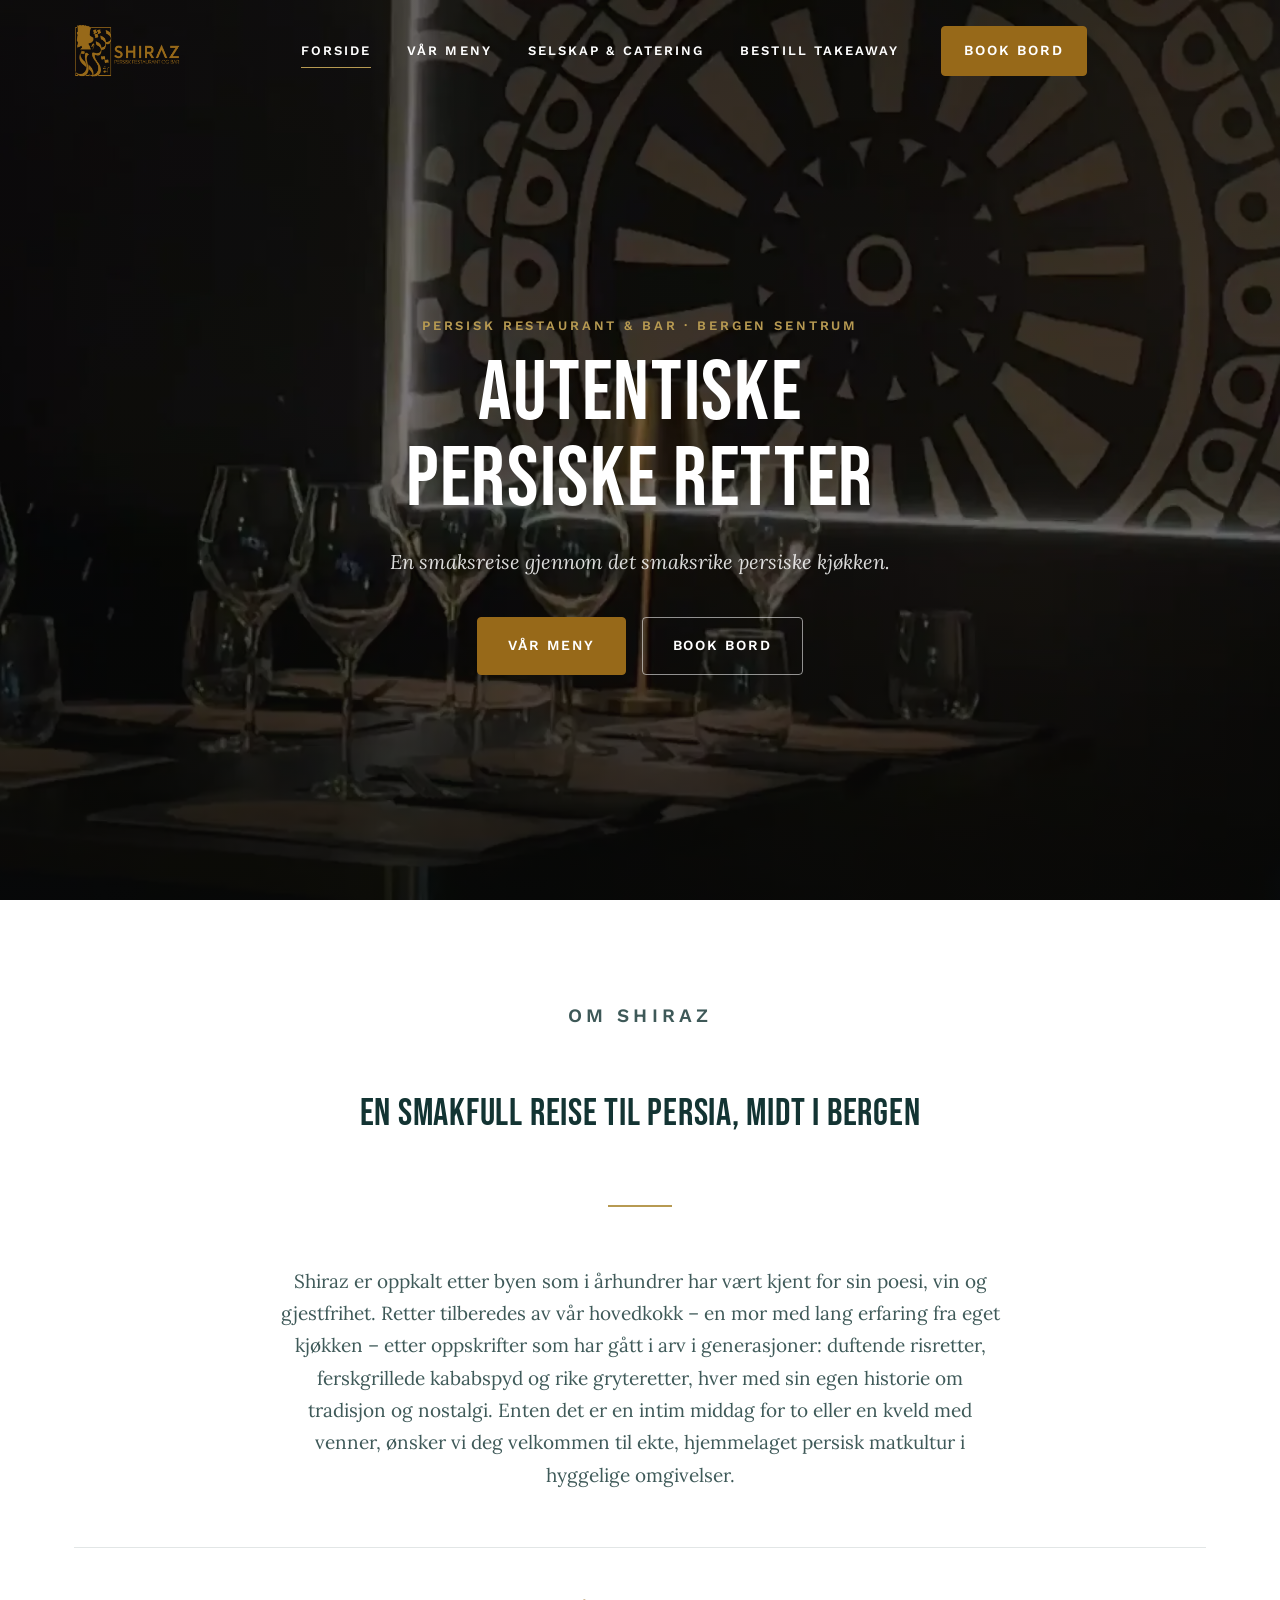
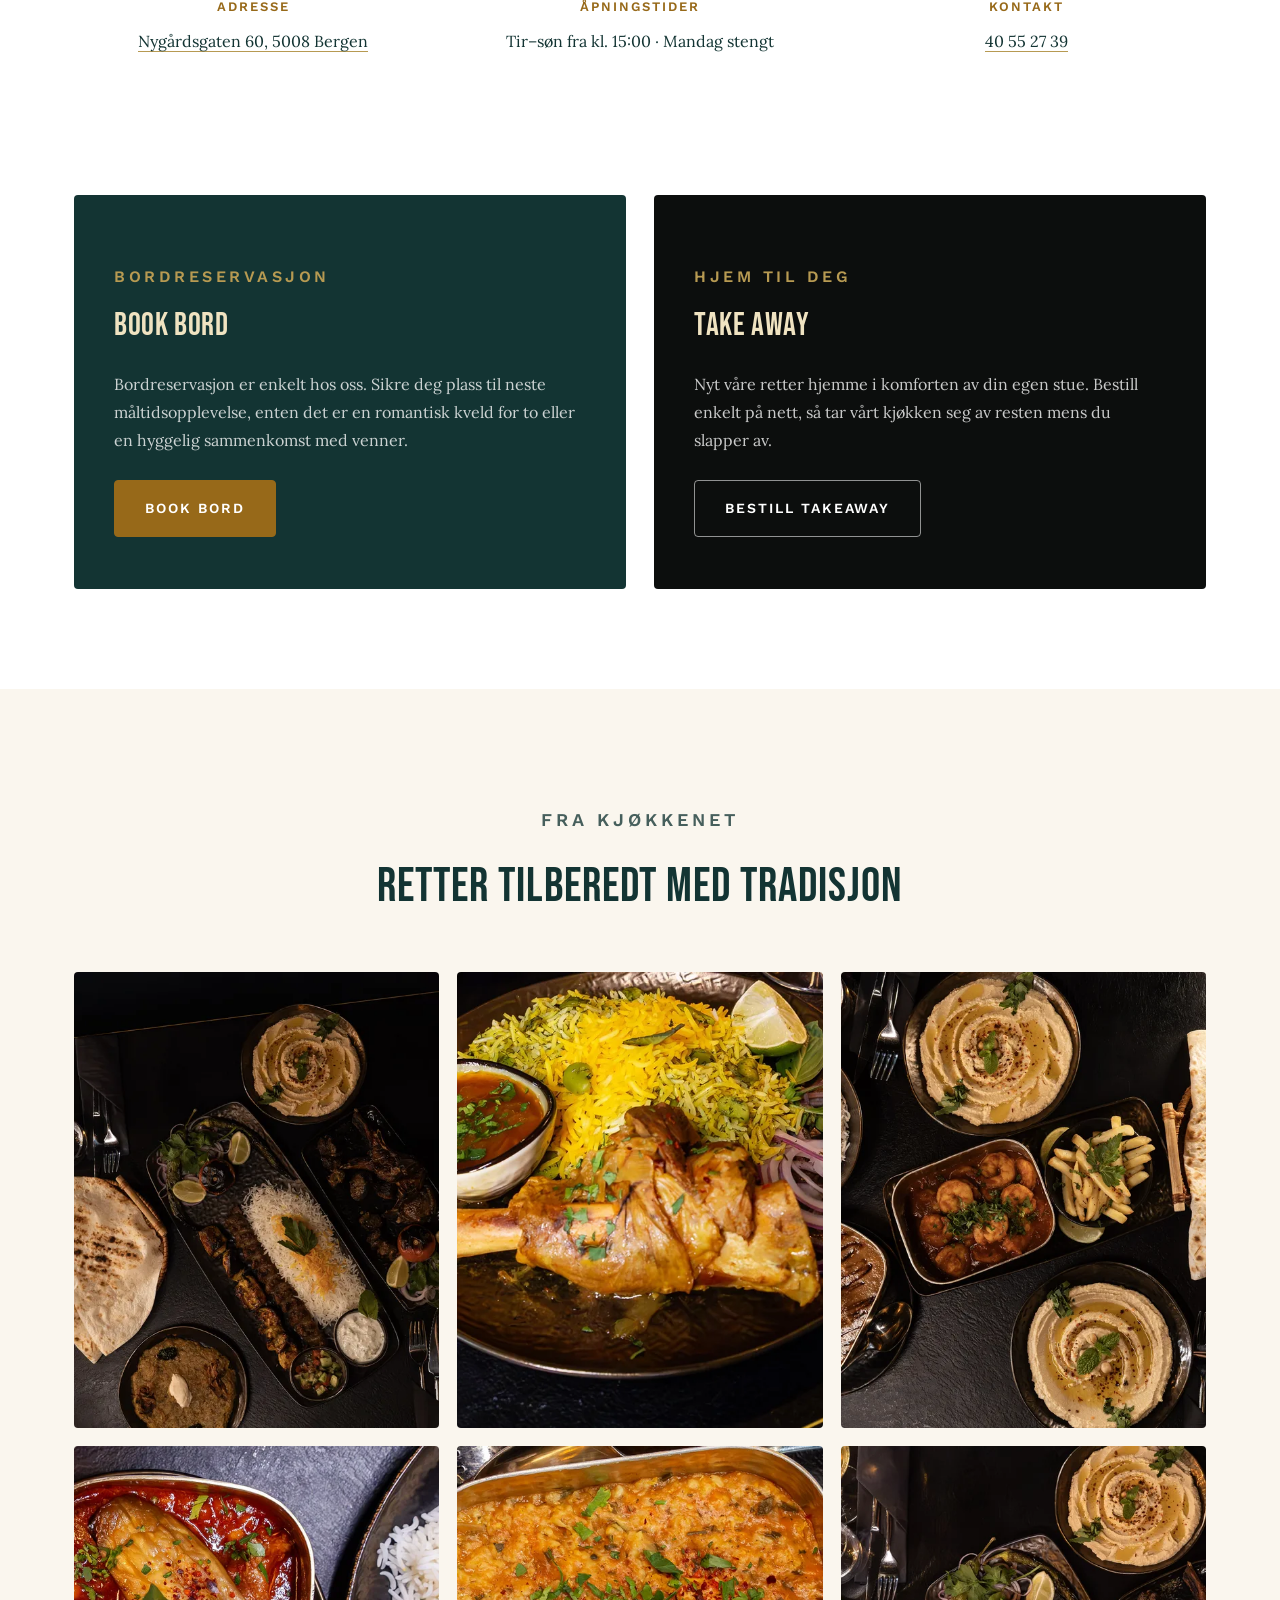
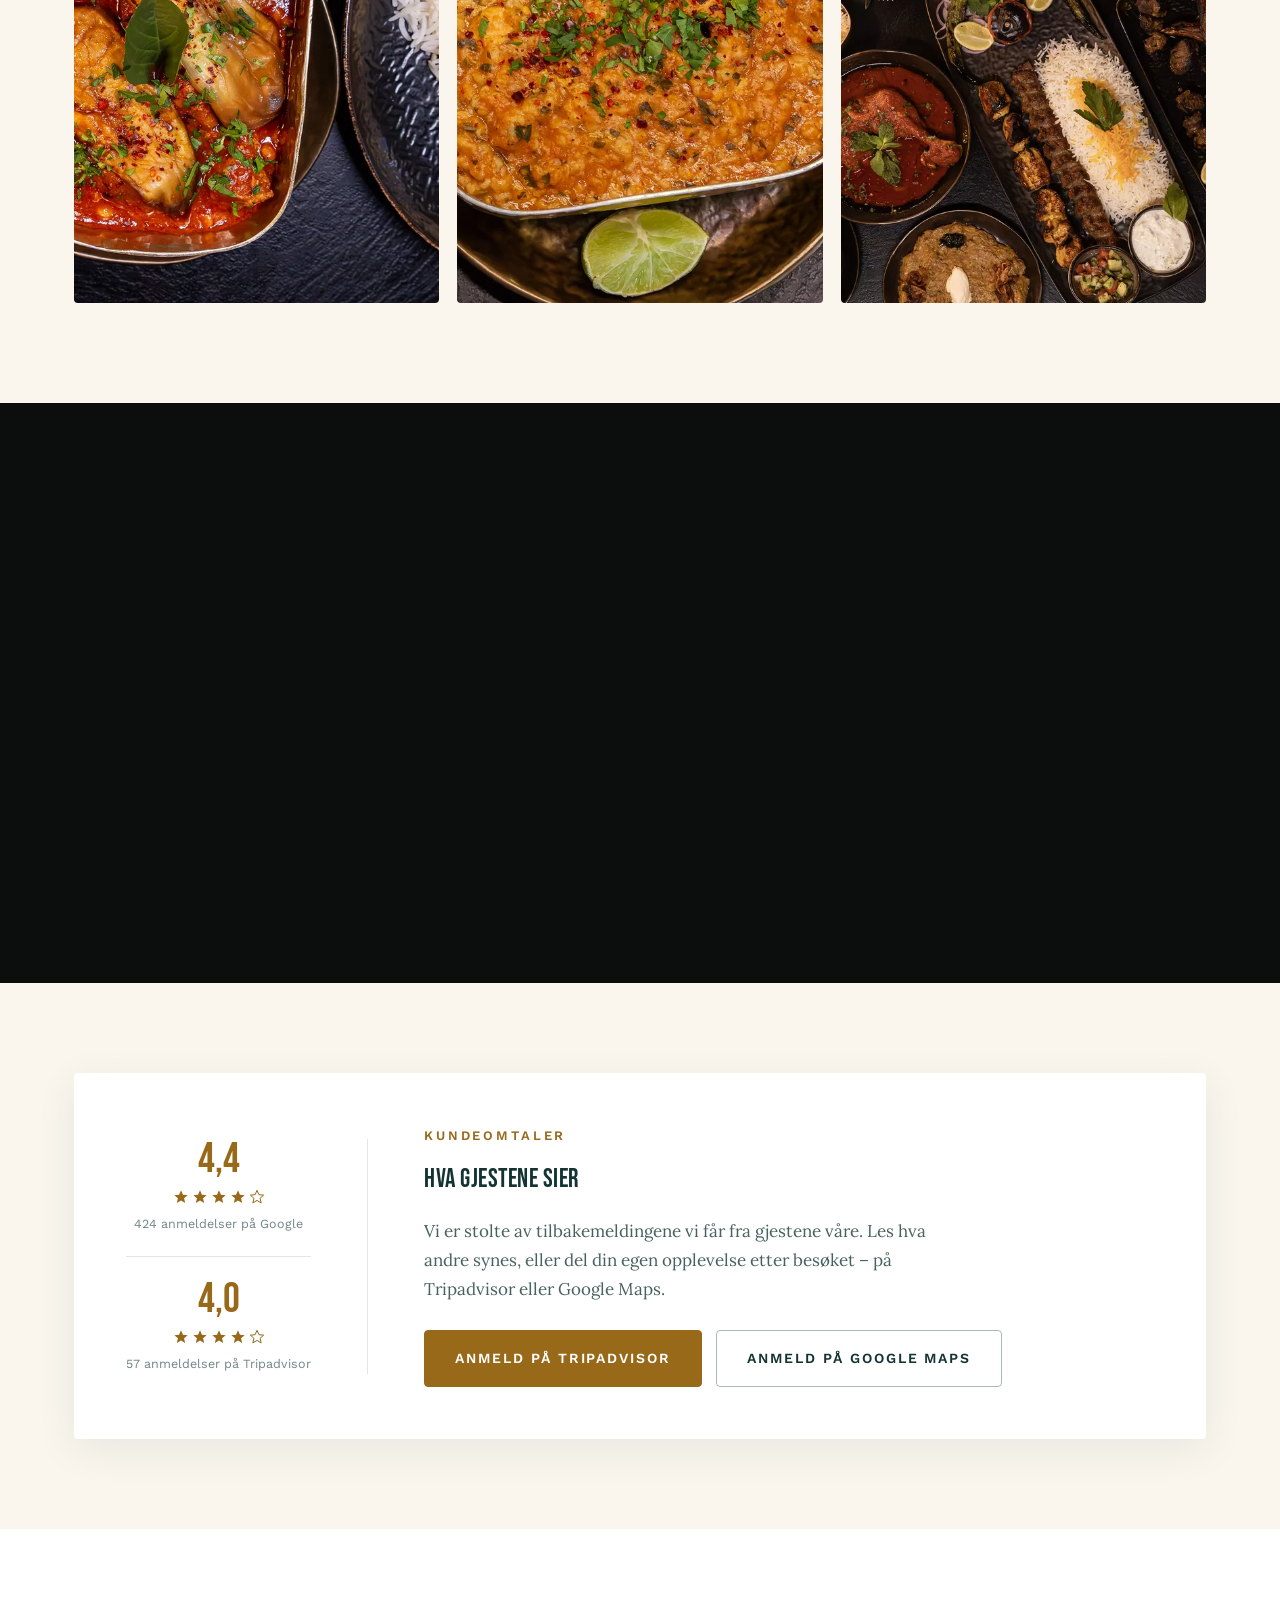
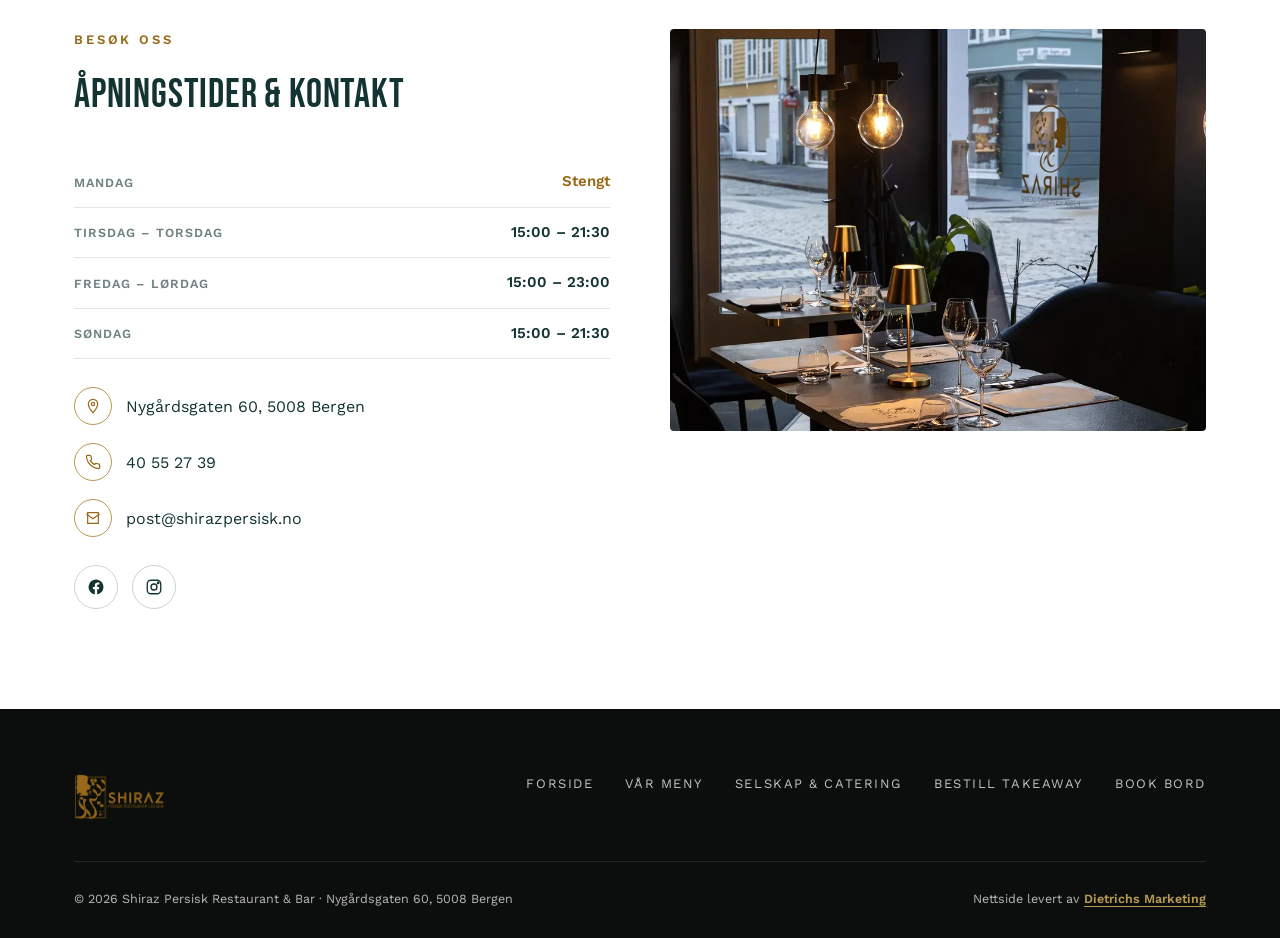
==== commit b5190a40: "SEO: bruk eget domene i canonical, og:*, JSON-LD, sitemap og robots Alle URL-ene pekte til adriandie" ====
--- a/index.html
+++ b/index.html
@@ -13,12 +13,12 @@
 <title>Shiraz – Persisk Restaurant &amp; Bar i Bergen</title>
 <meta name="description" content="Shiraz Persisk Restaurant &amp; Bar i Nygårdsgaten, Bergen sentrum. Autentiske persiske grill- og gryteretter, husets cocktailer og et utvalgt vinkart. Book bord eller bestill takeaway.">
 <meta name="theme-color" content="#0c0e0d">
-<link rel="canonical" href="https://adriandie.github.io/shirazpersisk-redesign/">
+<link rel="canonical" href="https://shirazpersisk.no/">
 <meta property="og:type" content="website">
 <meta property="og:title" content="Shiraz – Persisk Restaurant &amp; Bar i Bergen">
 <meta property="og:description" content="Shiraz Persisk Restaurant &amp; Bar i Nygårdsgaten, Bergen sentrum. Autentiske persiske grill- og gryteretter, husets cocktailer og et utvalgt vinkart. Book bord eller bestill takeaway.">
-<meta property="og:image" content="https://adriandie.github.io/shirazpersisk-redesign/assets/hero-video-poster.webp">
-<meta property="og:url" content="https://adriandie.github.io/shirazpersisk-redesign/">
+<meta property="og:image" content="https://shirazpersisk.no/assets/hero-video-poster.webp">
+<meta property="og:url" content="https://shirazpersisk.no/">
 <meta property="og:locale" content="nb_NO">
 <meta name="twitter:card" content="summary_large_image">
 <link rel="icon" href="assets/favicon.png">
@@ -33,7 +33,6 @@
 function gtag(){dataLayer.push(arguments);}
 gtag('js', new Date());
 gtag('config', 'AW-10846831105');
-gtag('config', 'G-ZWNLSXET4G');
 </script>
 </head>
 <body>
@@ -283,12 +282,12 @@
   "@context": "https://schema.org",
   "@type": "Restaurant",
   "name": "Shiraz Persisk Restaurant & Bar",
-  "image": "https://adriandie.github.io/shirazpersisk-redesign/assets/hero-video-poster.webp",
-  "url": "https://adriandie.github.io/shirazpersisk-redesign/",
+  "image": "https://shirazpersisk.no/assets/hero-video-poster.webp",
+  "url": "https://shirazpersisk.no/",
   "telephone": "+4740552739",
   "email": "post@shirazpersisk.no",
   "servesCuisine": "Persisk",
-  "menu": "https://adriandie.github.io/shirazpersisk-redesign/meny.html",
+  "menu": "https://shirazpersisk.no/meny.html",
   "address": {
     "@type": "PostalAddress",
     "streetAddress": "Nygårdsgaten 60",
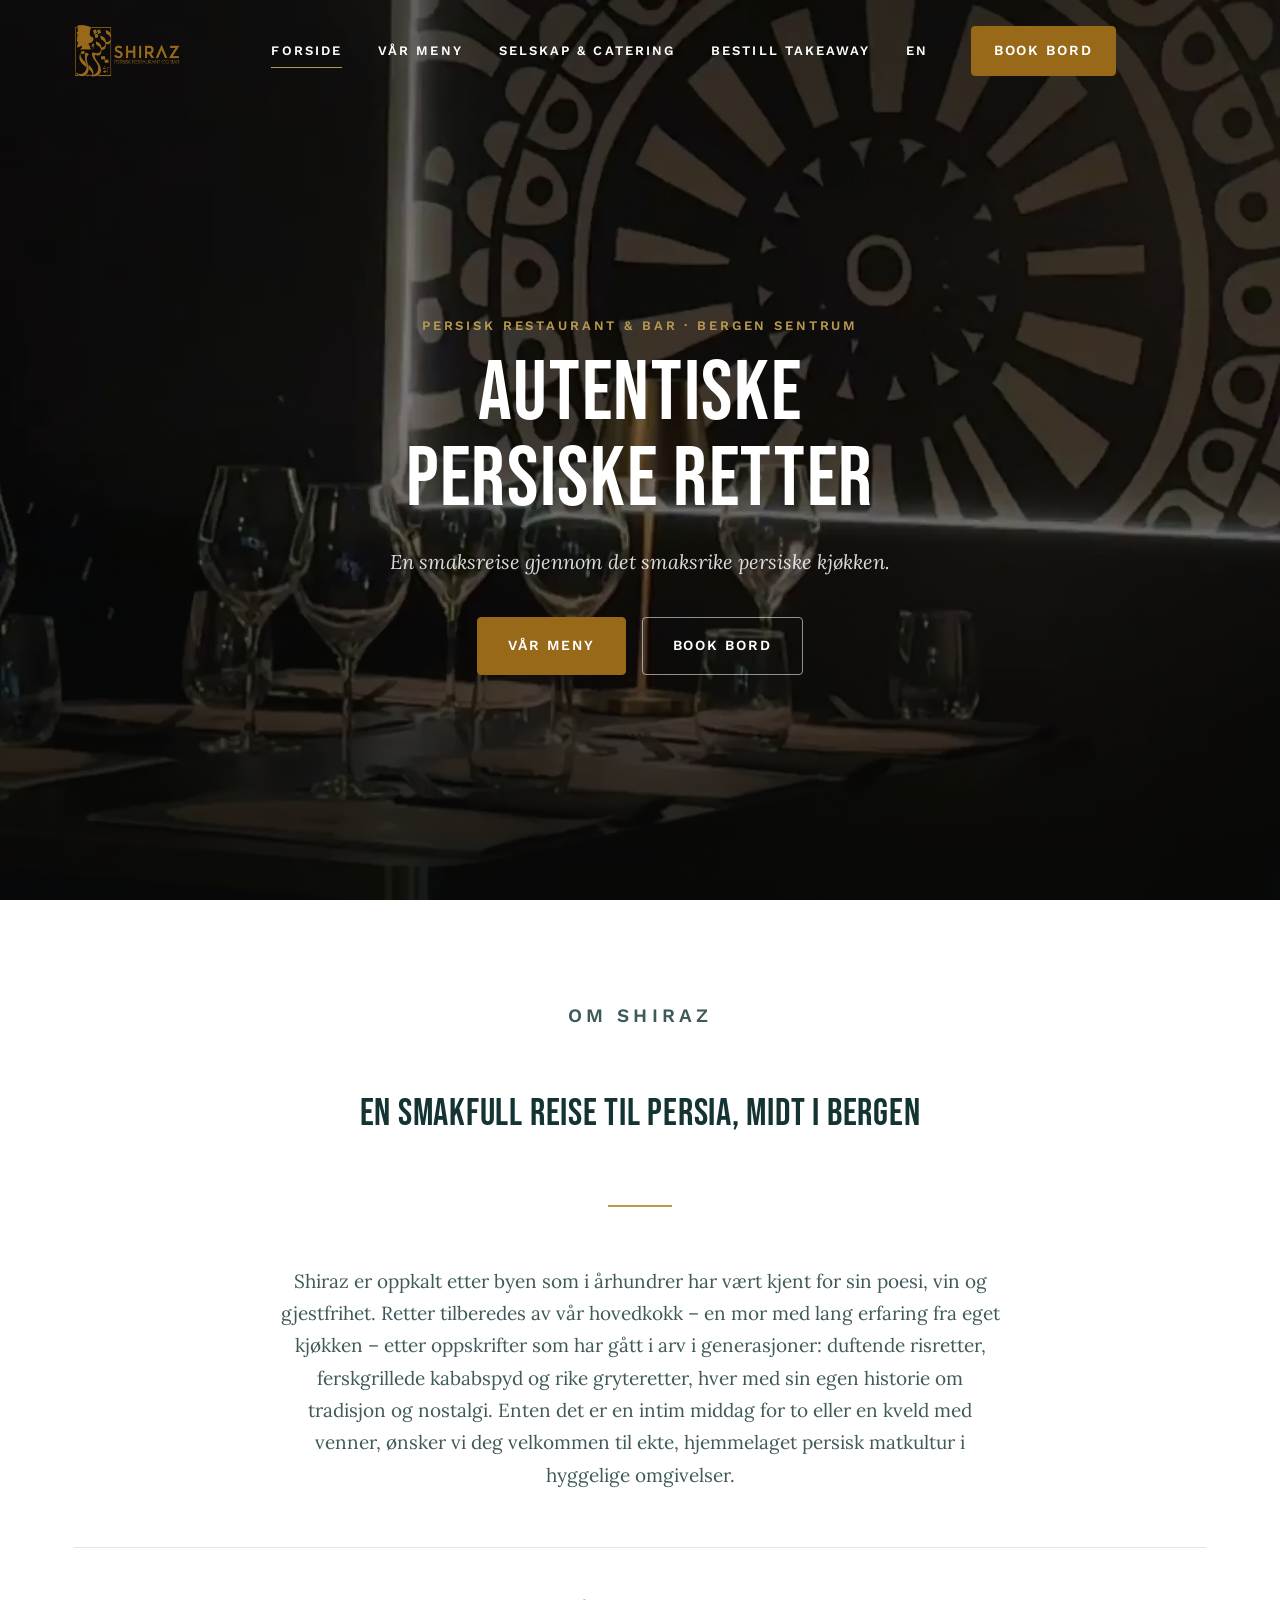
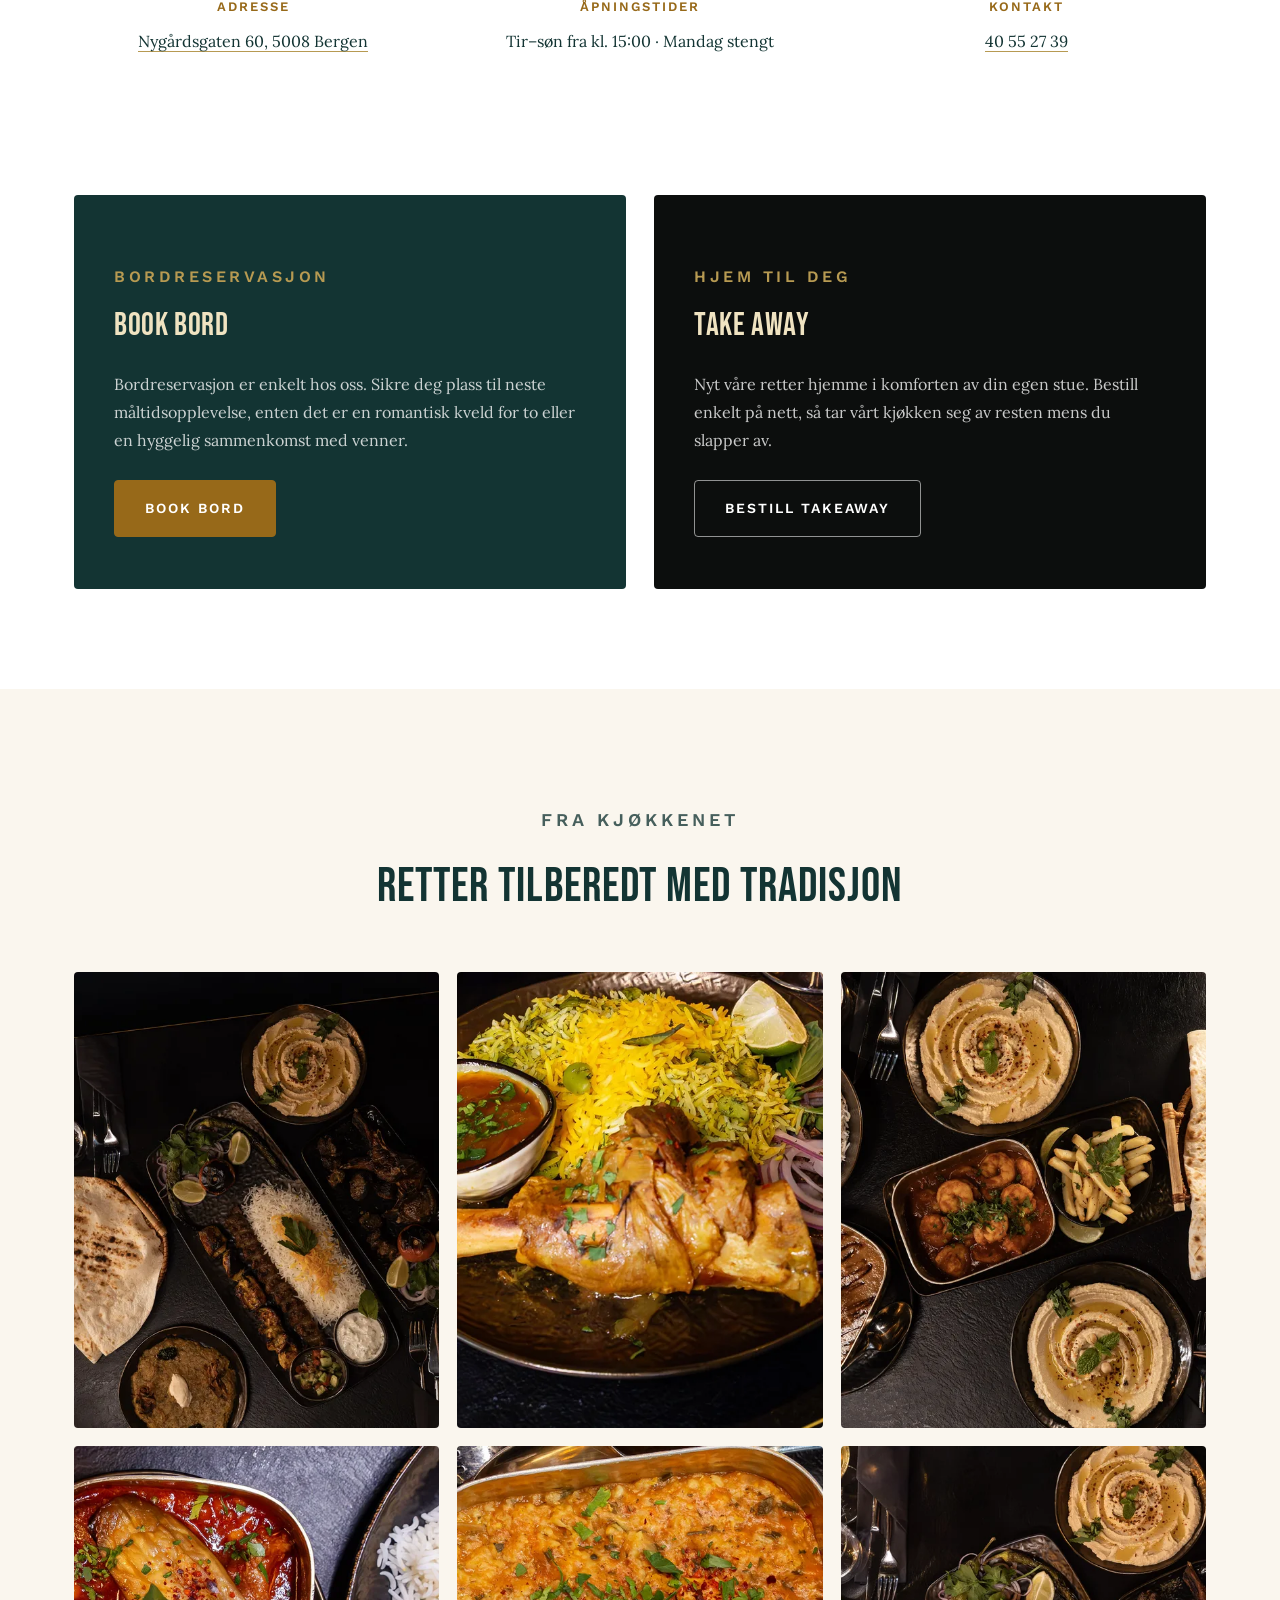
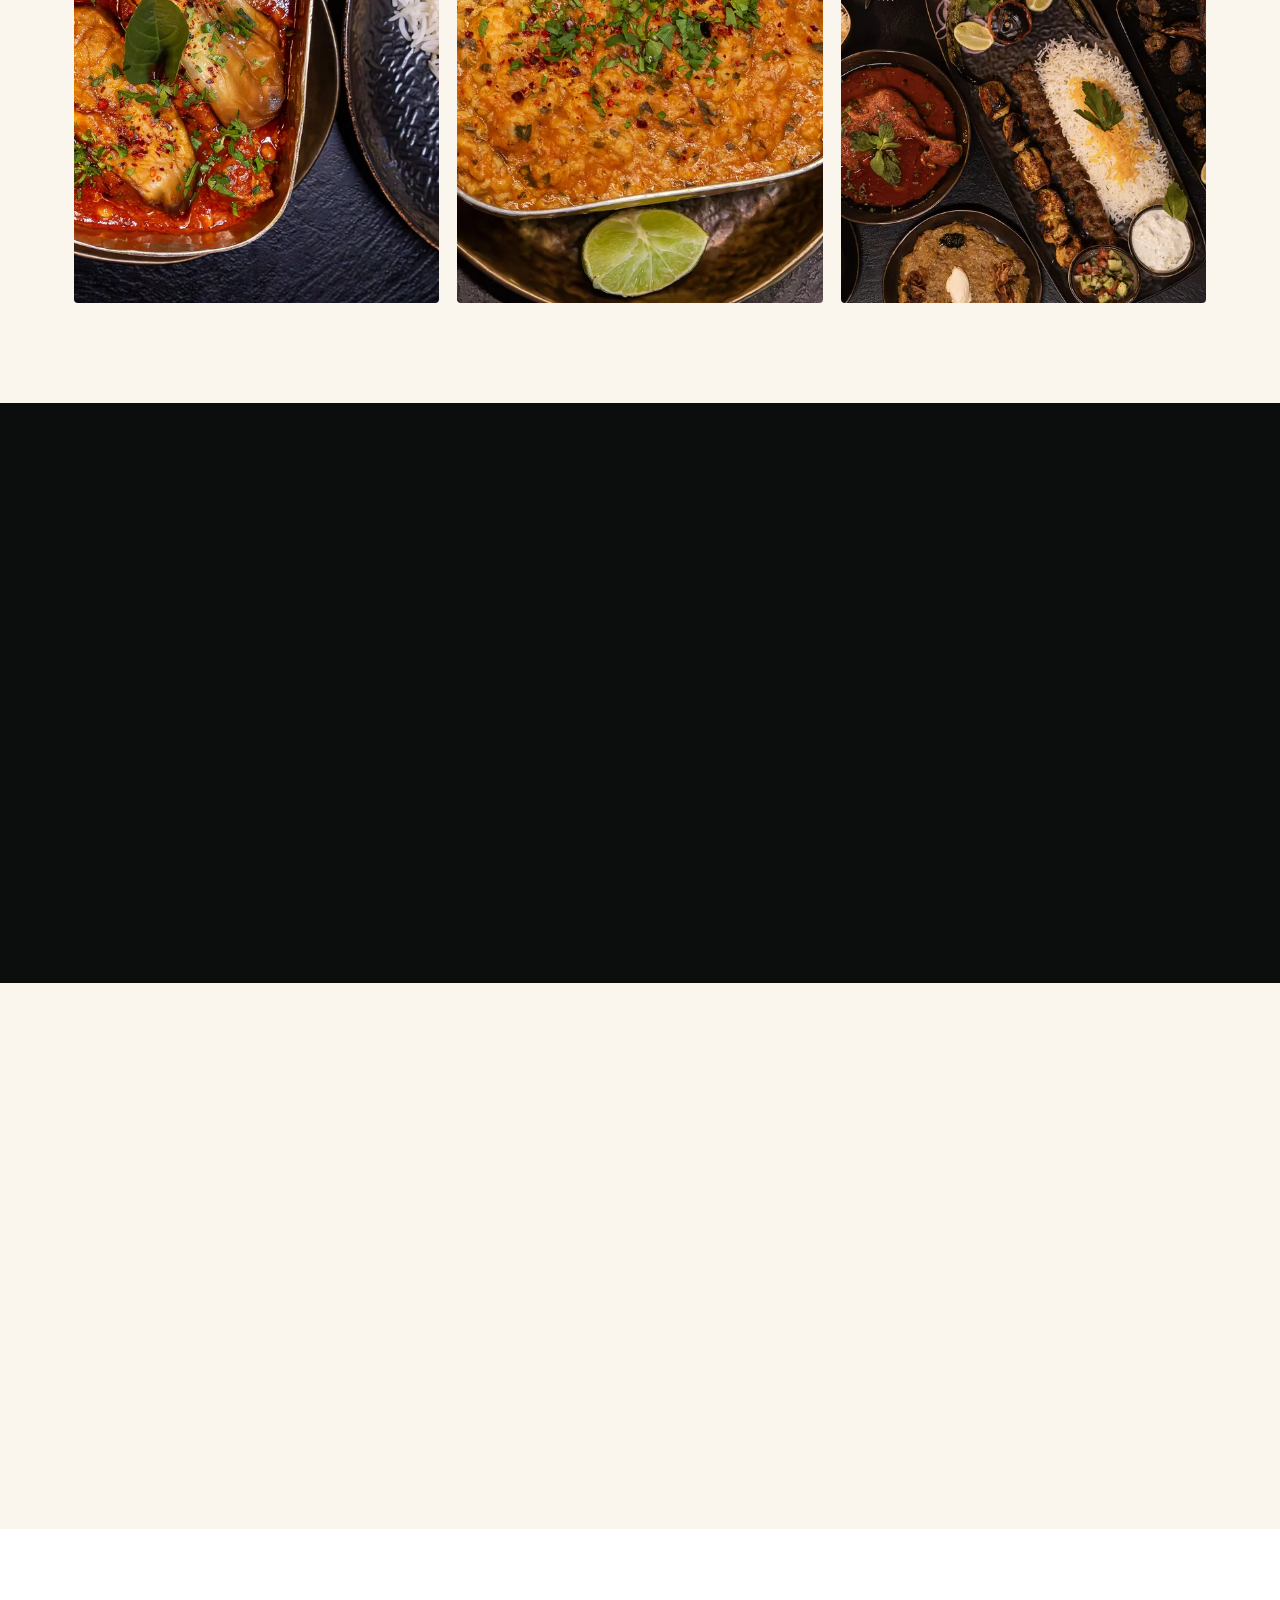
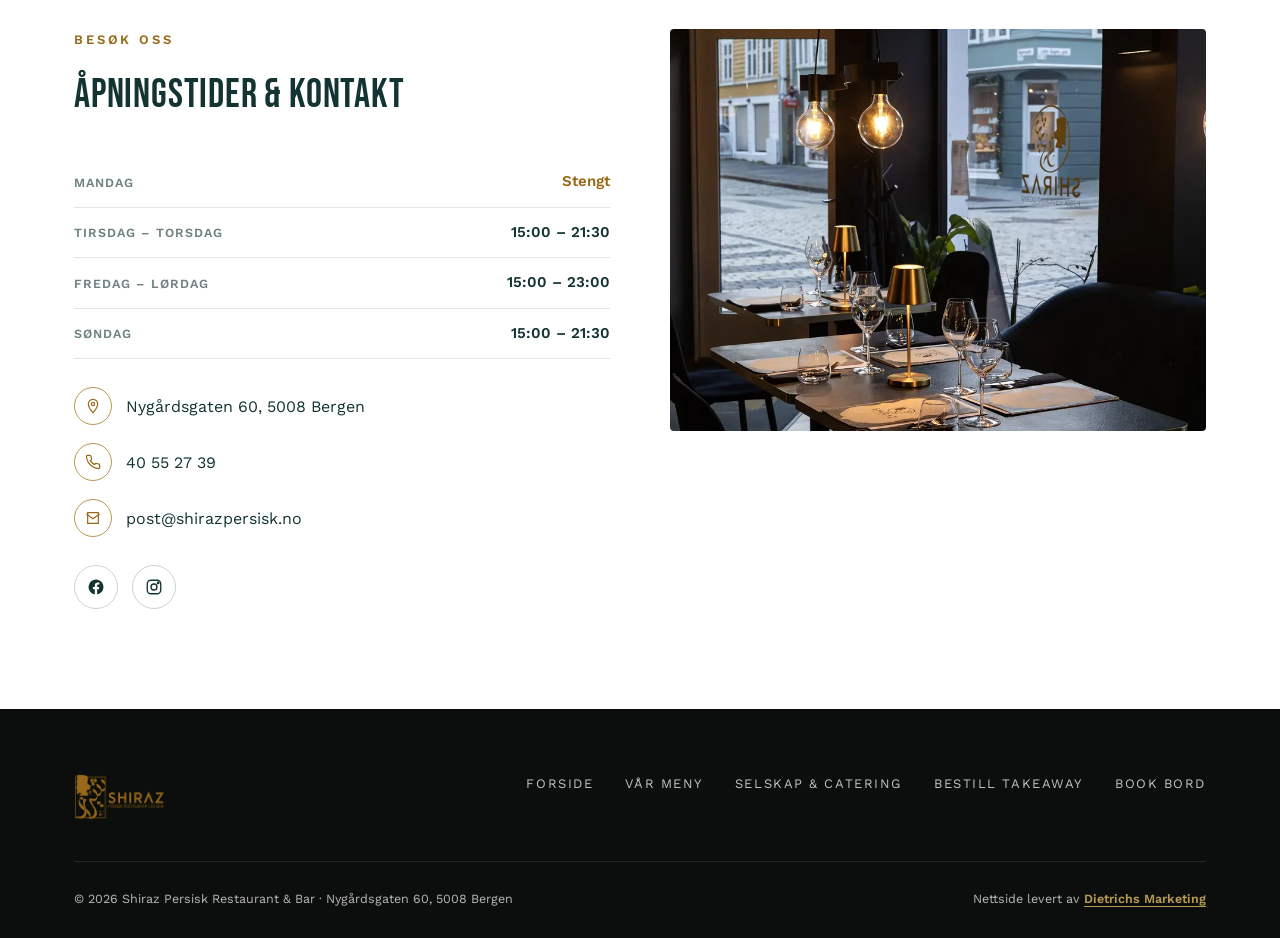
==== commit 34396bad: "Legg til engelsk versjon (/en/) med språkbryter og hreflang Engelsk forside og meny, EN-lenke i navi" ====
--- a/index.html
+++ b/index.html
@@ -14,6 +14,9 @@
 <meta name="description" content="Shiraz Persisk Restaurant &amp; Bar i Nygårdsgaten, Bergen sentrum. Autentiske persiske grill- og gryteretter, husets cocktailer og et utvalgt vinkart. Book bord eller bestill takeaway.">
 <meta name="theme-color" content="#0c0e0d">
 <link rel="canonical" href="https://shirazpersisk.no/">
+<link rel="alternate" hreflang="nb" href="https://shirazpersisk.no/">
+<link rel="alternate" hreflang="en" href="https://shirazpersisk.no/en/">
+<link rel="alternate" hreflang="x-default" href="https://shirazpersisk.no/">
 <meta property="og:type" content="website">
 <meta property="og:title" content="Shiraz – Persisk Restaurant &amp; Bar i Bergen">
 <meta property="og:description" content="Shiraz Persisk Restaurant &amp; Bar i Nygårdsgaten, Bergen sentrum. Autentiske persiske grill- og gryteretter, husets cocktailer og et utvalgt vinkart. Book bord eller bestill takeaway.">
@@ -51,6 +54,7 @@
       <a href="meny.html">Vår meny</a>
       <a href="catering.html">Selskap &amp; catering</a>
       <a href="https://order.gastroplanner.no/s/shirazpersiskrestaurantogbar" target="_blank" rel="noopener">Bestill takeaway</a>
+      <a href="en/" lang="en" hreflang="en">EN</a>
       <a href="https://booking.gastroplanner.no/shiraz/t" target="_blank" rel="noopener" class="nav-cta"><span class="btn btn-gold">Book bord</span></a>
     </nav>
     <div class="header-actions">
@@ -68,6 +72,7 @@
     <a href="meny.html">Vår meny</a>
     <a href="catering.html">Selskap &amp; catering</a>
     <a href="https://order.gastroplanner.no/s/shirazpersiskrestaurantogbar" target="_blank" rel="noopener">Bestill takeaway</a>
+    <a href="en/" lang="en" hreflang="en">English</a>
   </nav>
   <div class="panel-ctas">
     <a href="https://booking.gastroplanner.no/shiraz/t" target="_blank" rel="noopener" class="btn btn-gold btn-block">Book bord</a>
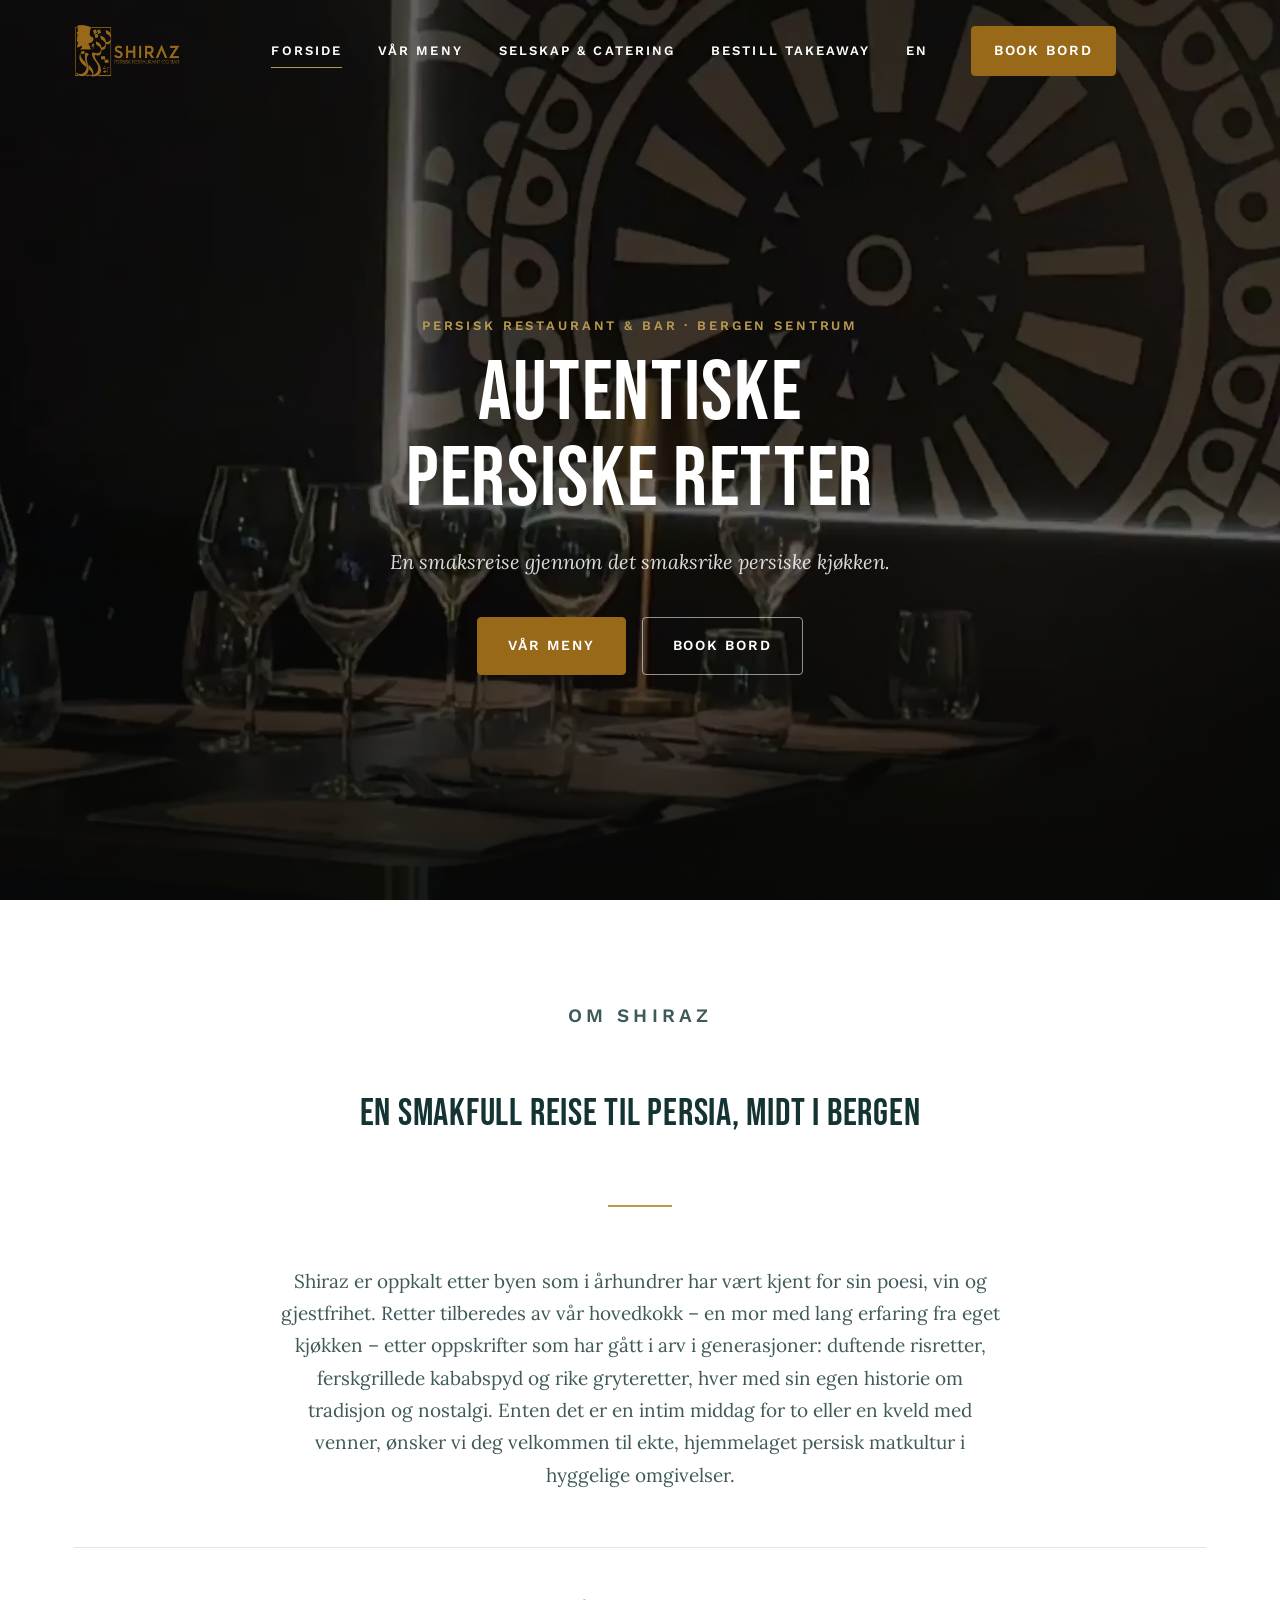
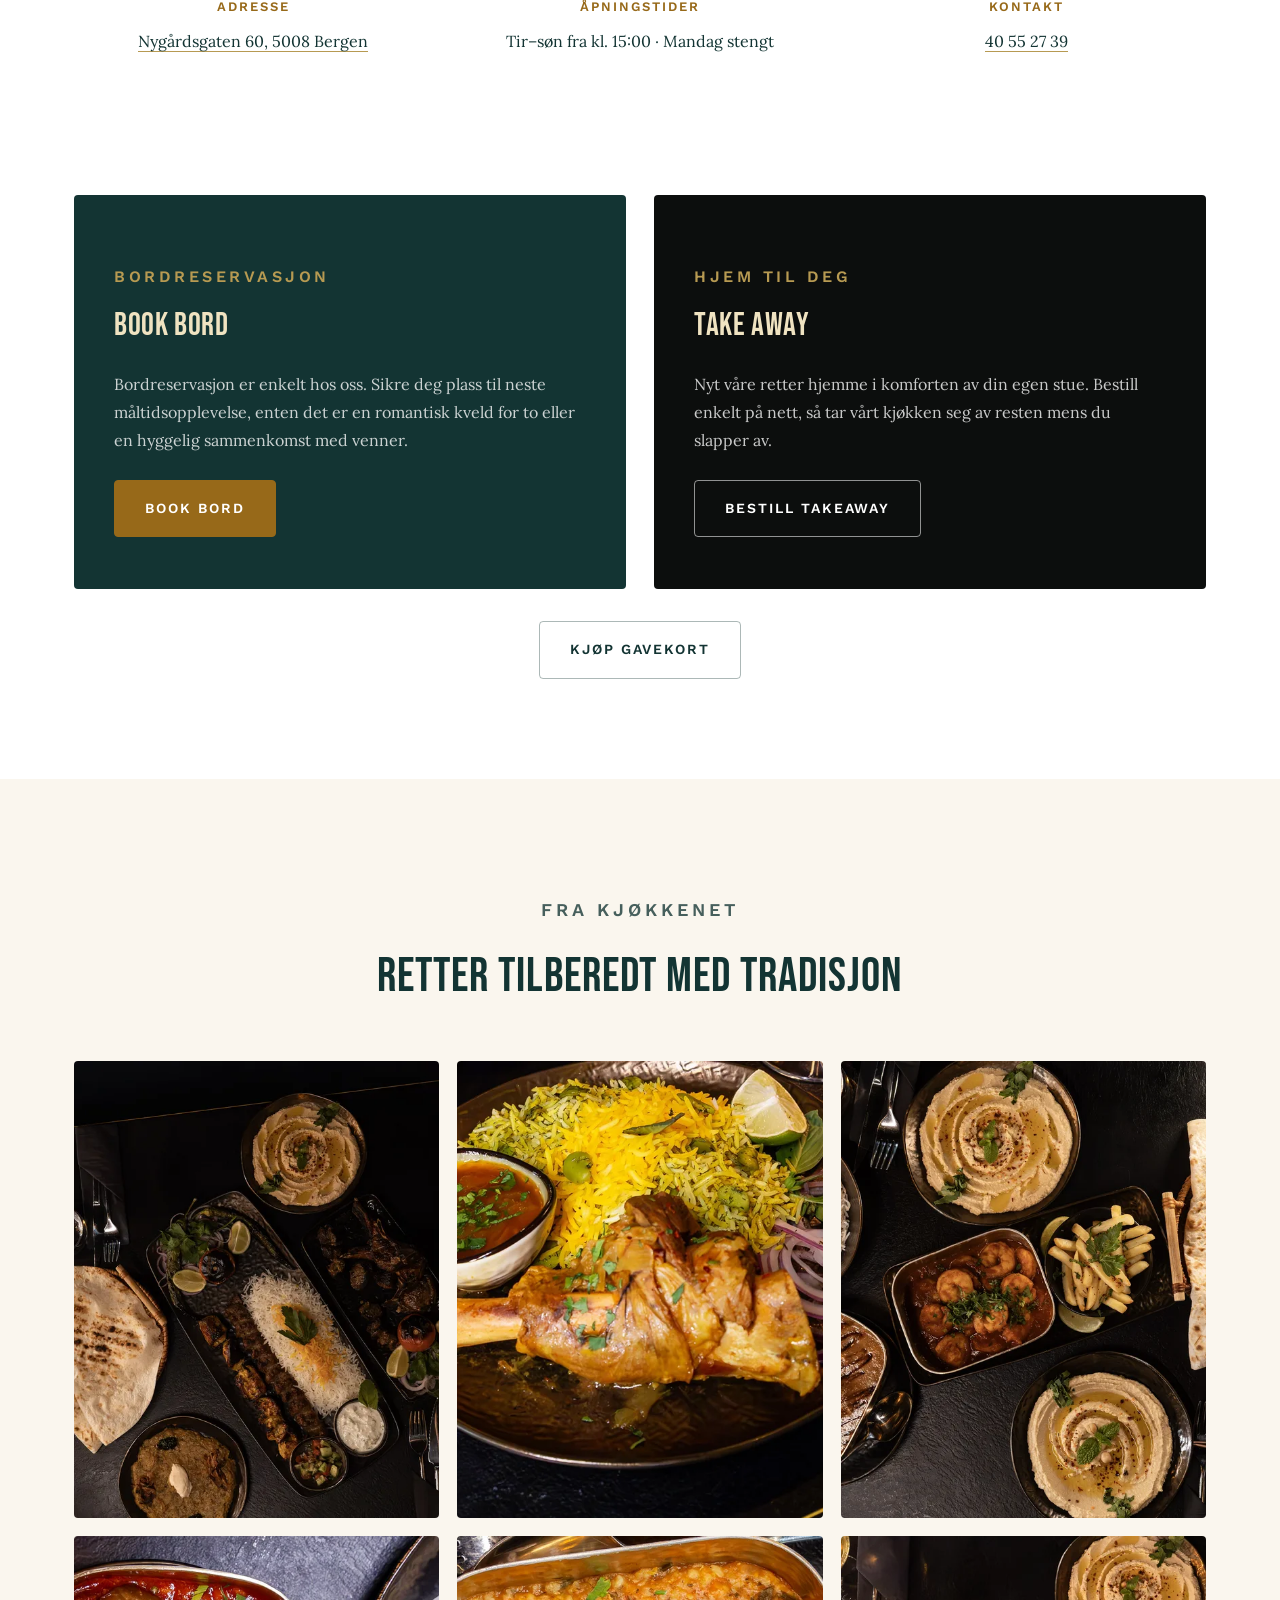
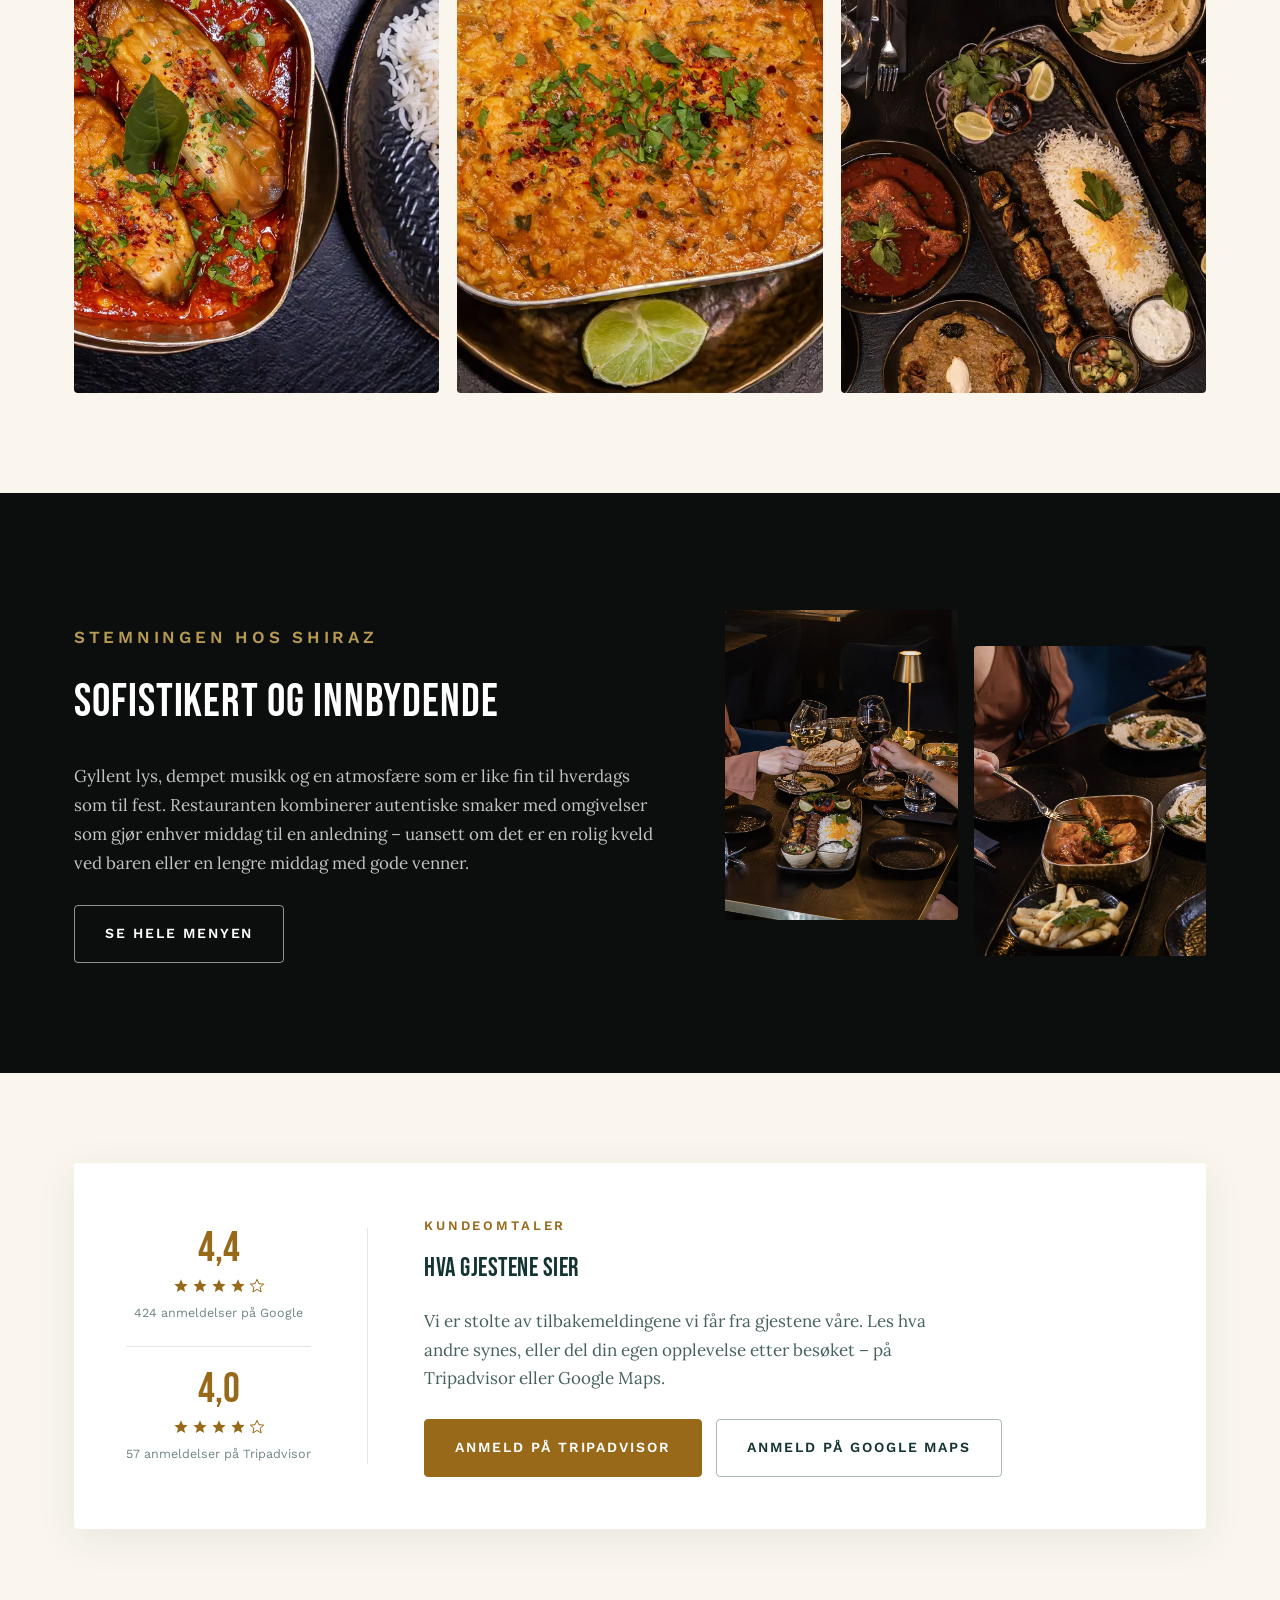
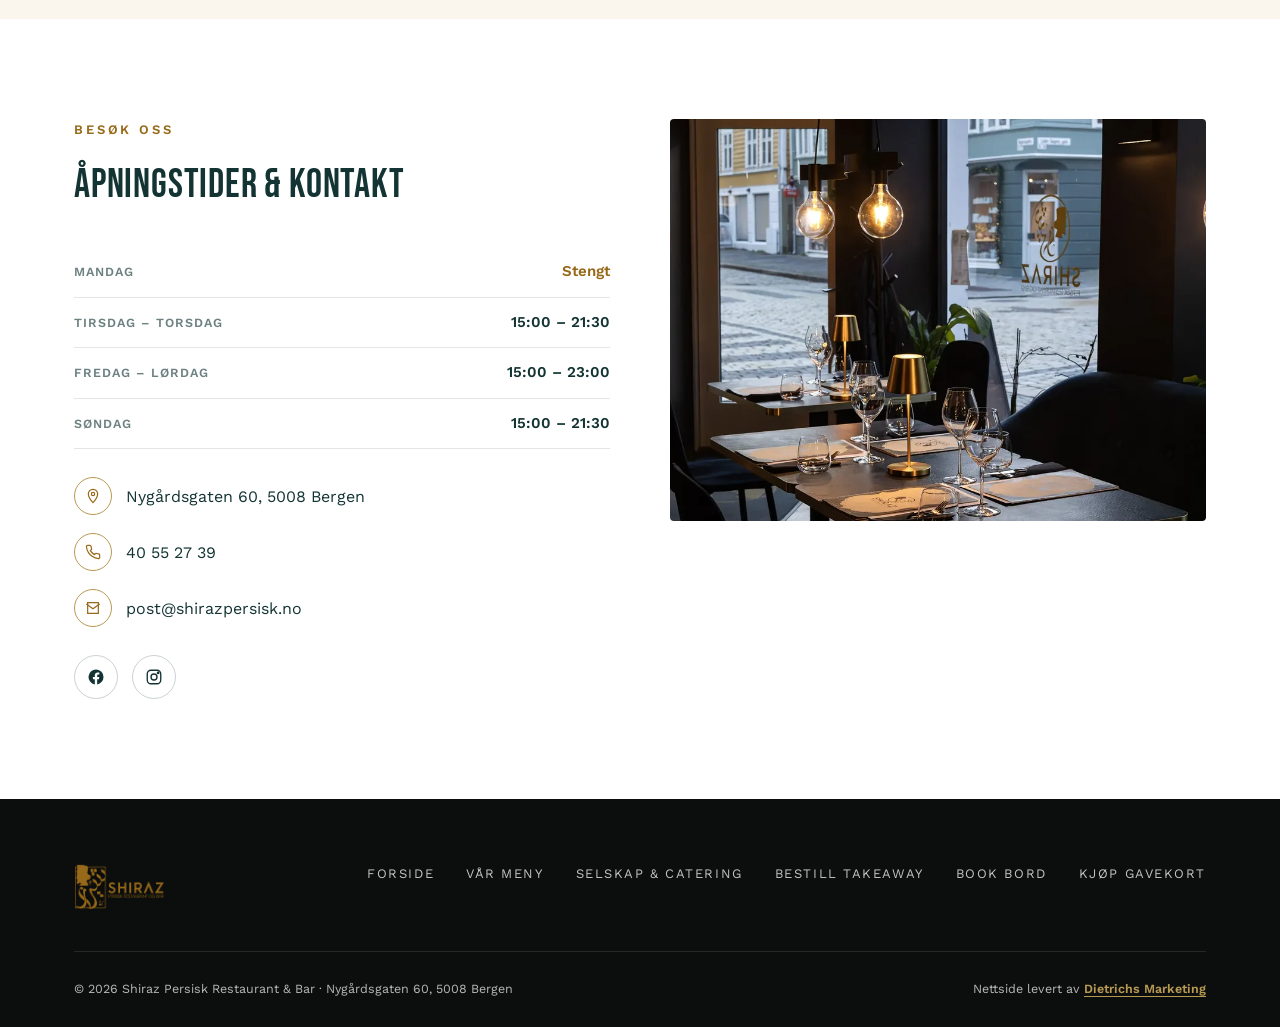
==== commit 35390b30: "Legg til gavekort-lenke (givn.no): mobilmeny, footer og forside Co-Authored-By: Claude Opus 5.5 <nor" ====
--- a/index.html
+++ b/index.html
@@ -77,6 +77,7 @@
   <div class="panel-ctas">
     <a href="https://booking.gastroplanner.no/shiraz/t" target="_blank" rel="noopener" class="btn btn-gold btn-block">Book bord</a>
     <a href="tel:40552739" class="btn btn-outline btn-block">Ring oss</a>
+    <a href="https://givn.no/shop/shiraz" target="_blank" rel="noopener" class="btn btn-outline btn-block">Kjøp gavekort</a>
   </div>
   <div class="panel-contact">
     Nygårdsgaten 60, 5008 Bergen<br>
@@ -141,6 +142,7 @@
         <a href="https://order.gastroplanner.no/s/shirazpersiskrestaurantogbar" target="_blank" rel="noopener" class="btn btn-outline">Bestill takeaway</a>
       </div>
     </div>
+    <p style="text-align:center;margin-top:32px"><a href="https://givn.no/shop/shiraz" target="_blank" rel="noopener" class="btn btn-outline-ink">Kjøp gavekort</a></p>
   </div>
 </section>
 
@@ -272,6 +274,7 @@
         <a href="catering.html">Selskap &amp; catering</a>
         <a href="https://order.gastroplanner.no/s/shirazpersiskrestaurantogbar" target="_blank" rel="noopener">Bestill takeaway</a>
         <a href="https://booking.gastroplanner.no/shiraz/t" target="_blank" rel="noopener">Book bord</a>
+        <a href="https://givn.no/shop/shiraz" target="_blank" rel="noopener">Kjøp gavekort</a>
       </nav>
     </div>
     <div class="footer-bottom">
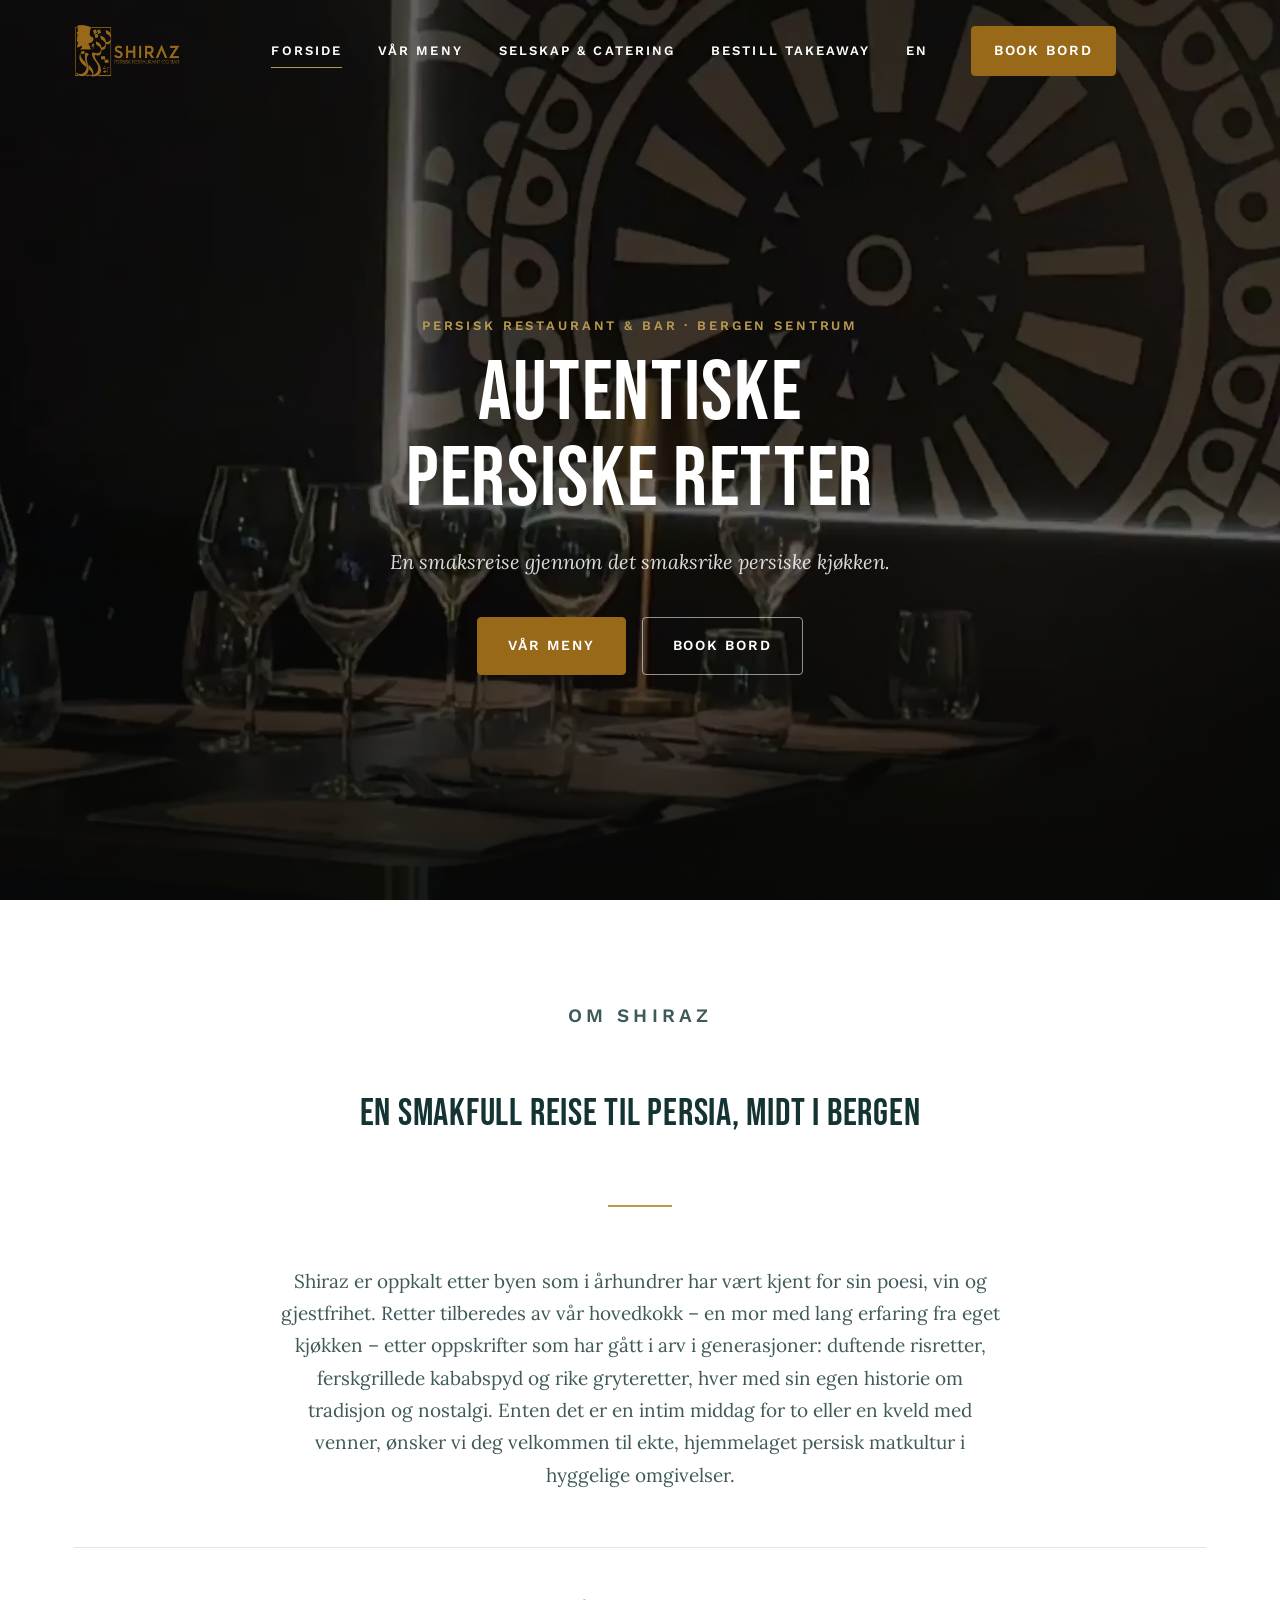
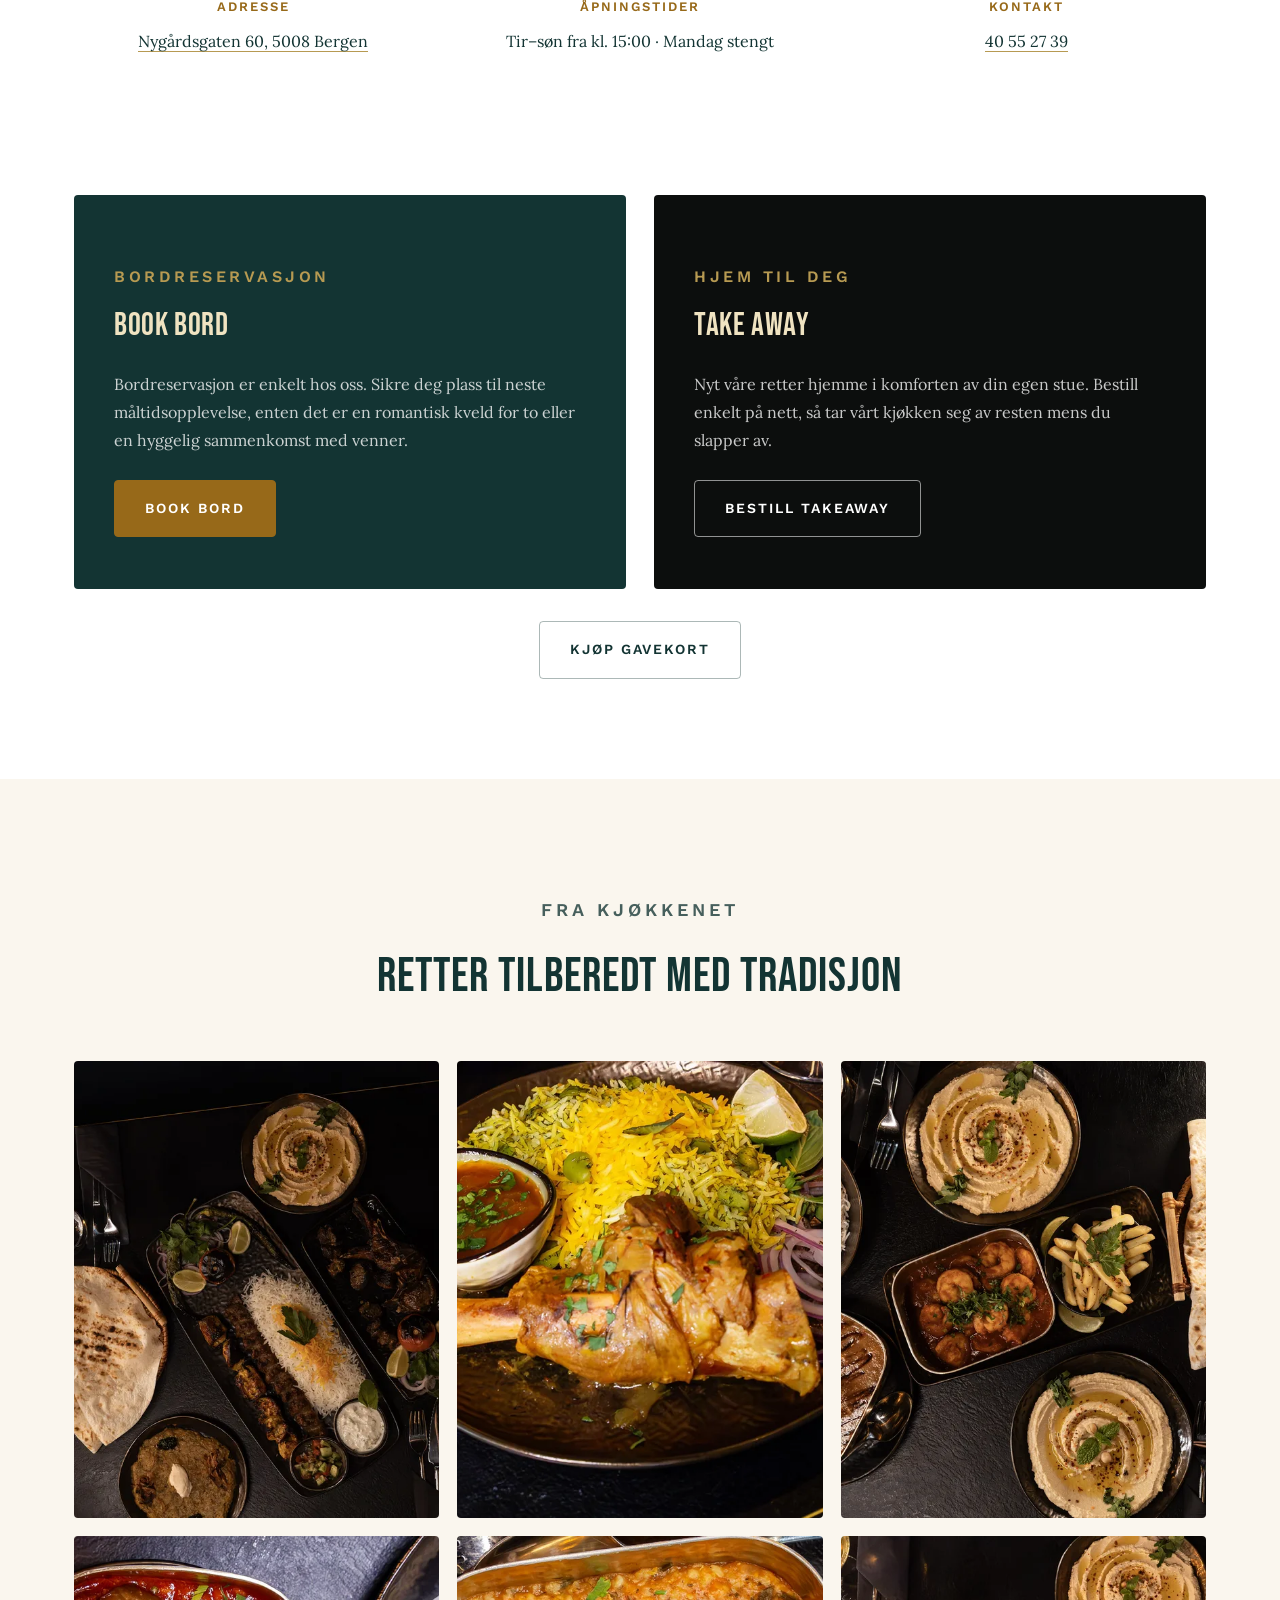
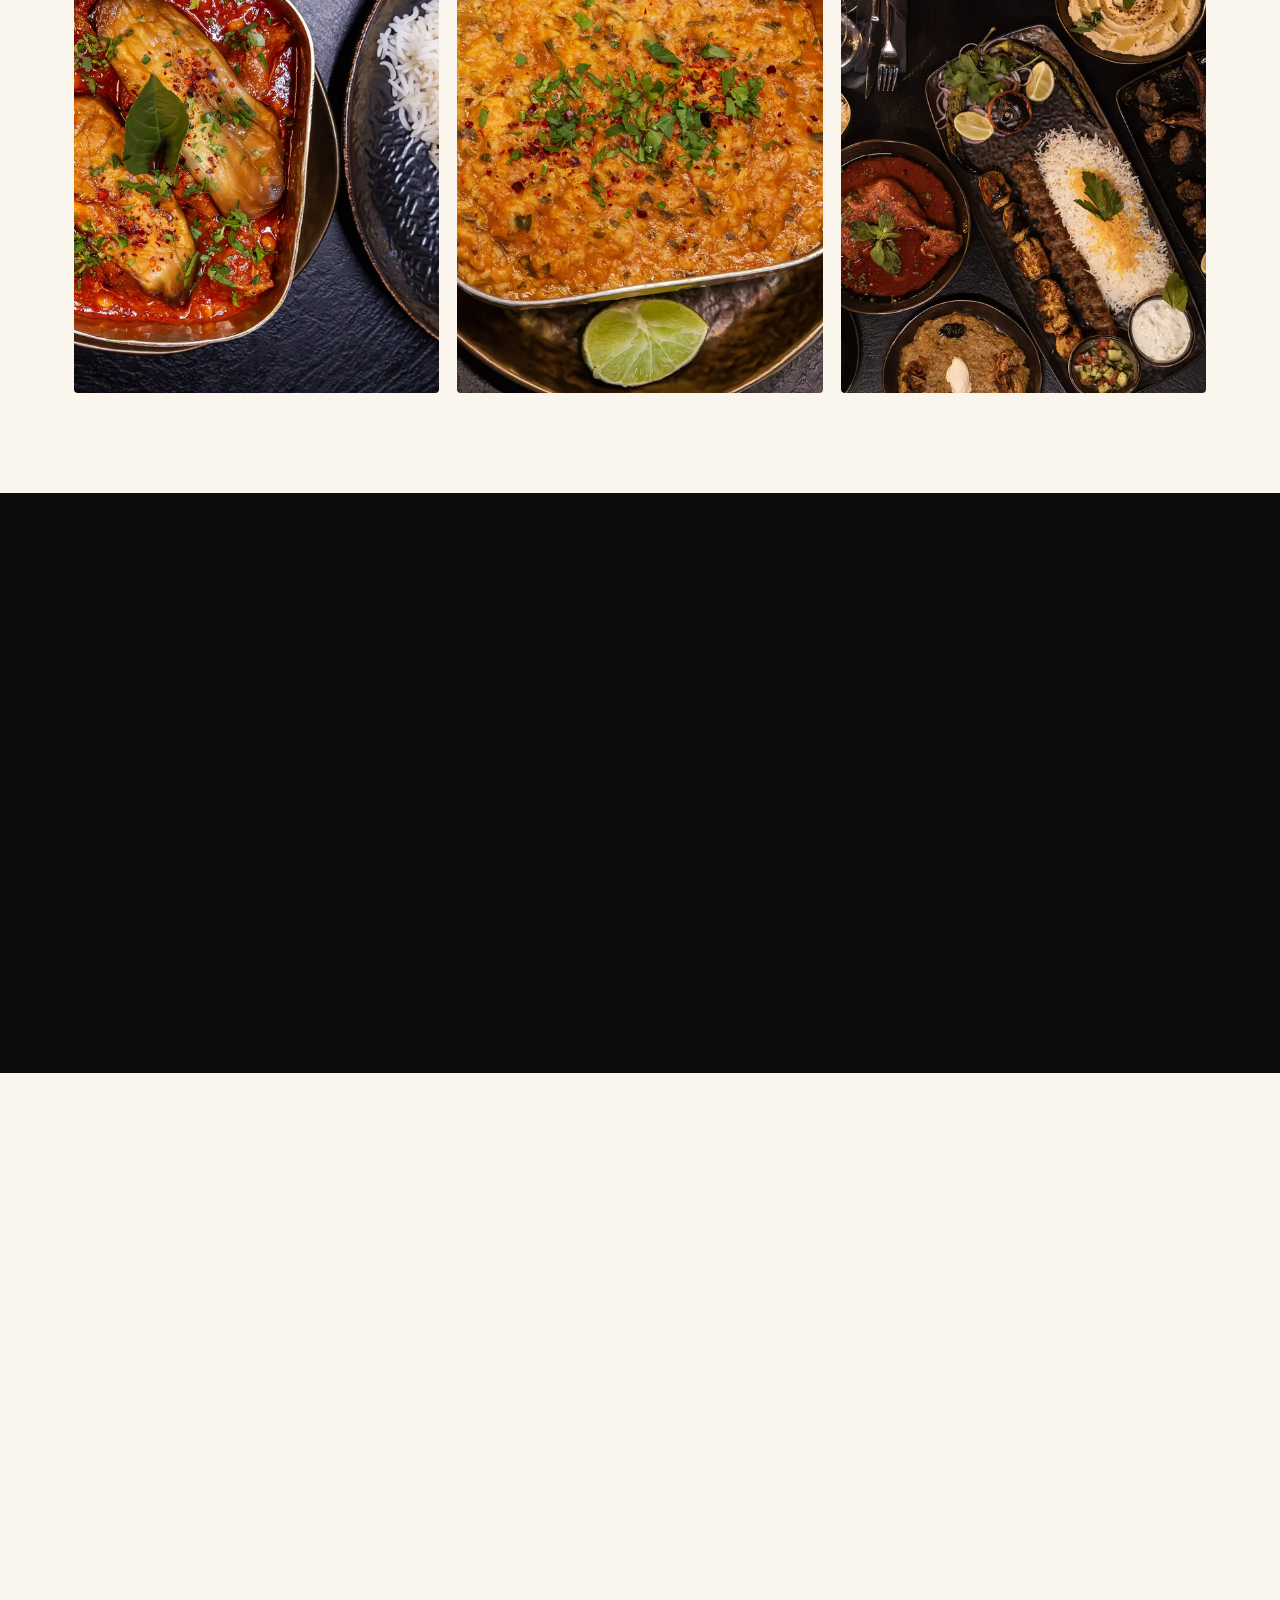
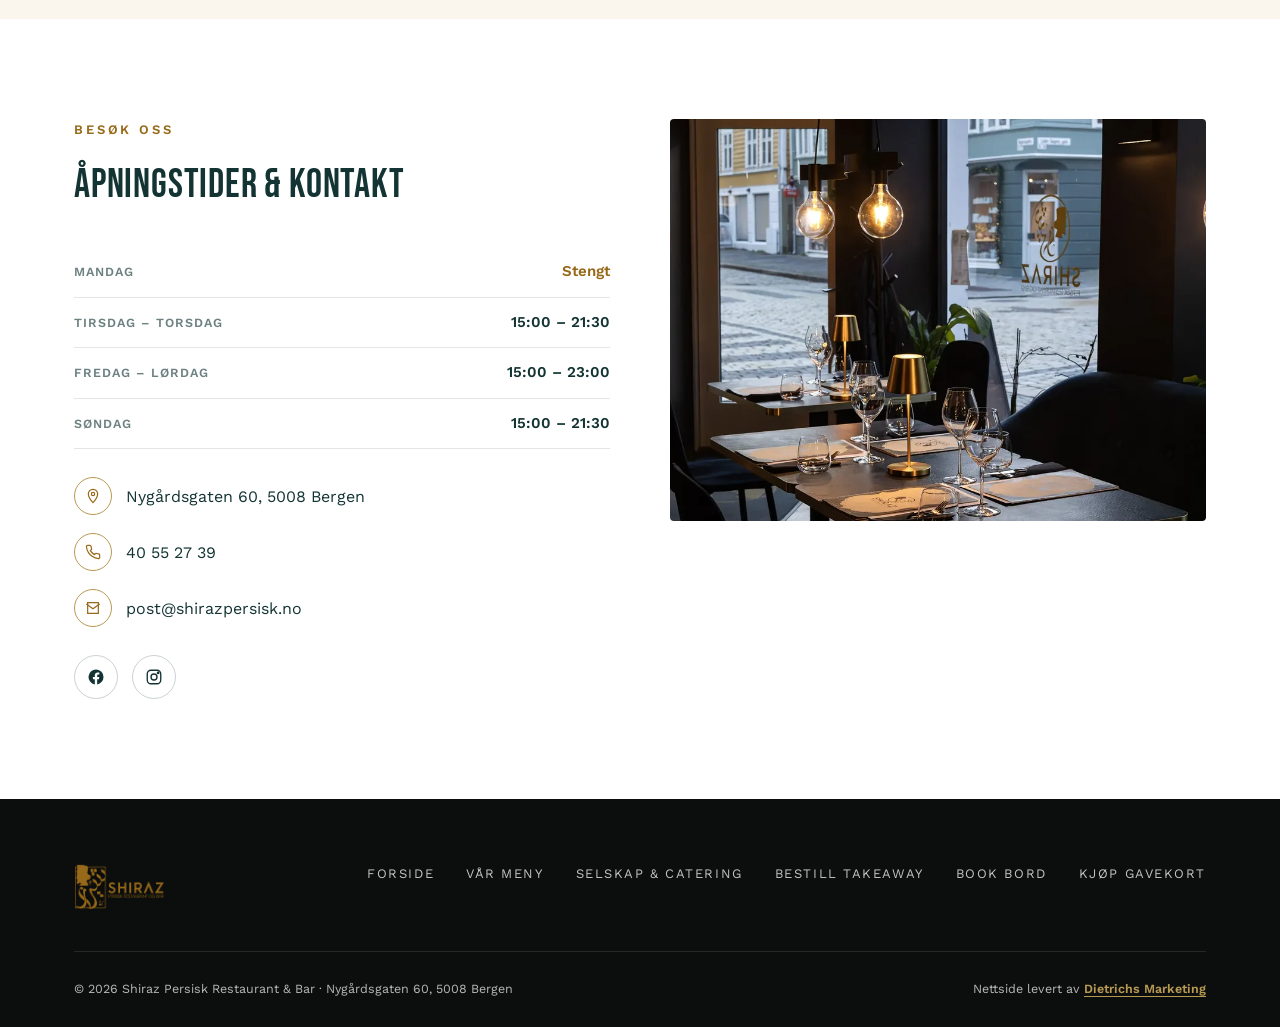
==== commit 3d9cd239: "Tilbakestill overskrifter, titler og meta-beskrivelser (beholder robots.txt og geo) Co-Authored-By: " ====
--- a/index.html
+++ b/index.html
@@ -303,6 +303,11 @@
     "addressLocality": "Bergen",
     "addressCountry": "NO"
   },
+  "geo": {
+    "@type": "GeoCoordinates",
+    "latitude": 60.38739,
+    "longitude": 5.32912
+  },
   "openingHoursSpecification": [
     {
       "@type": "OpeningHoursSpecification",
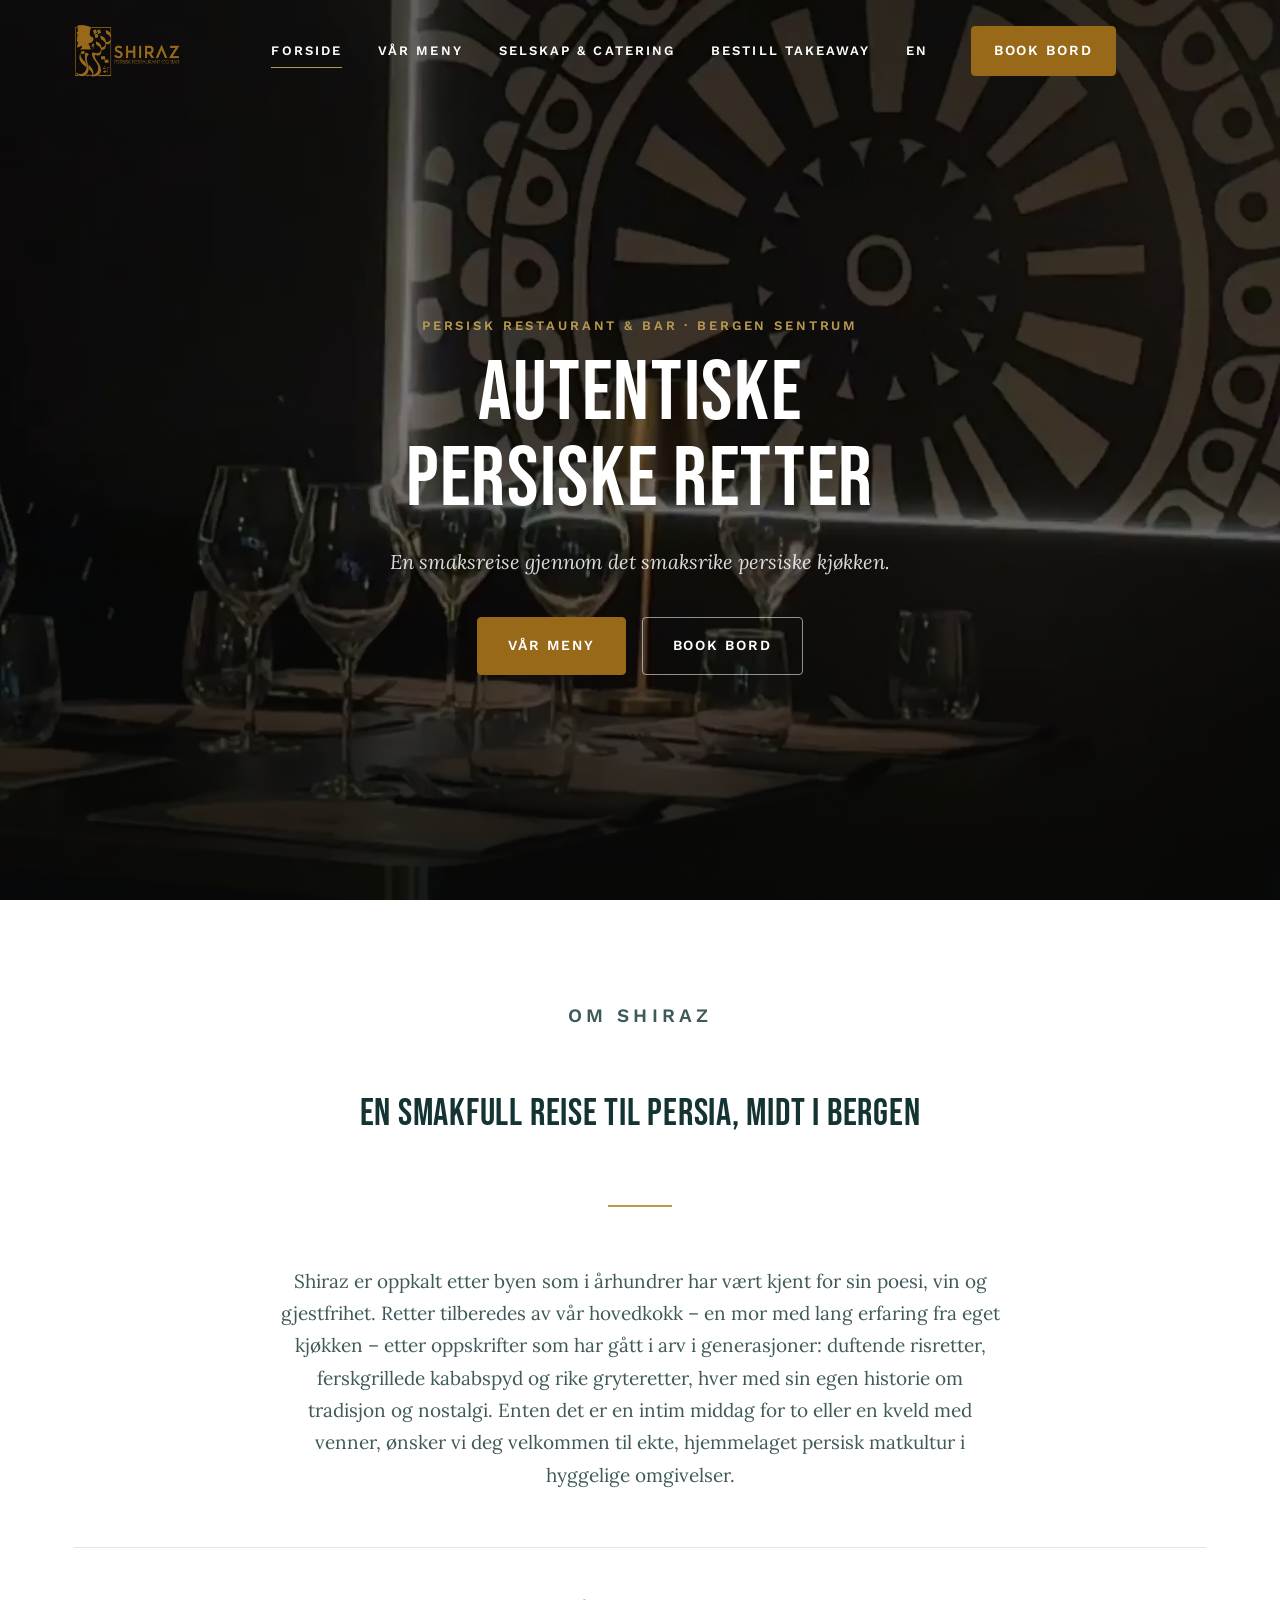
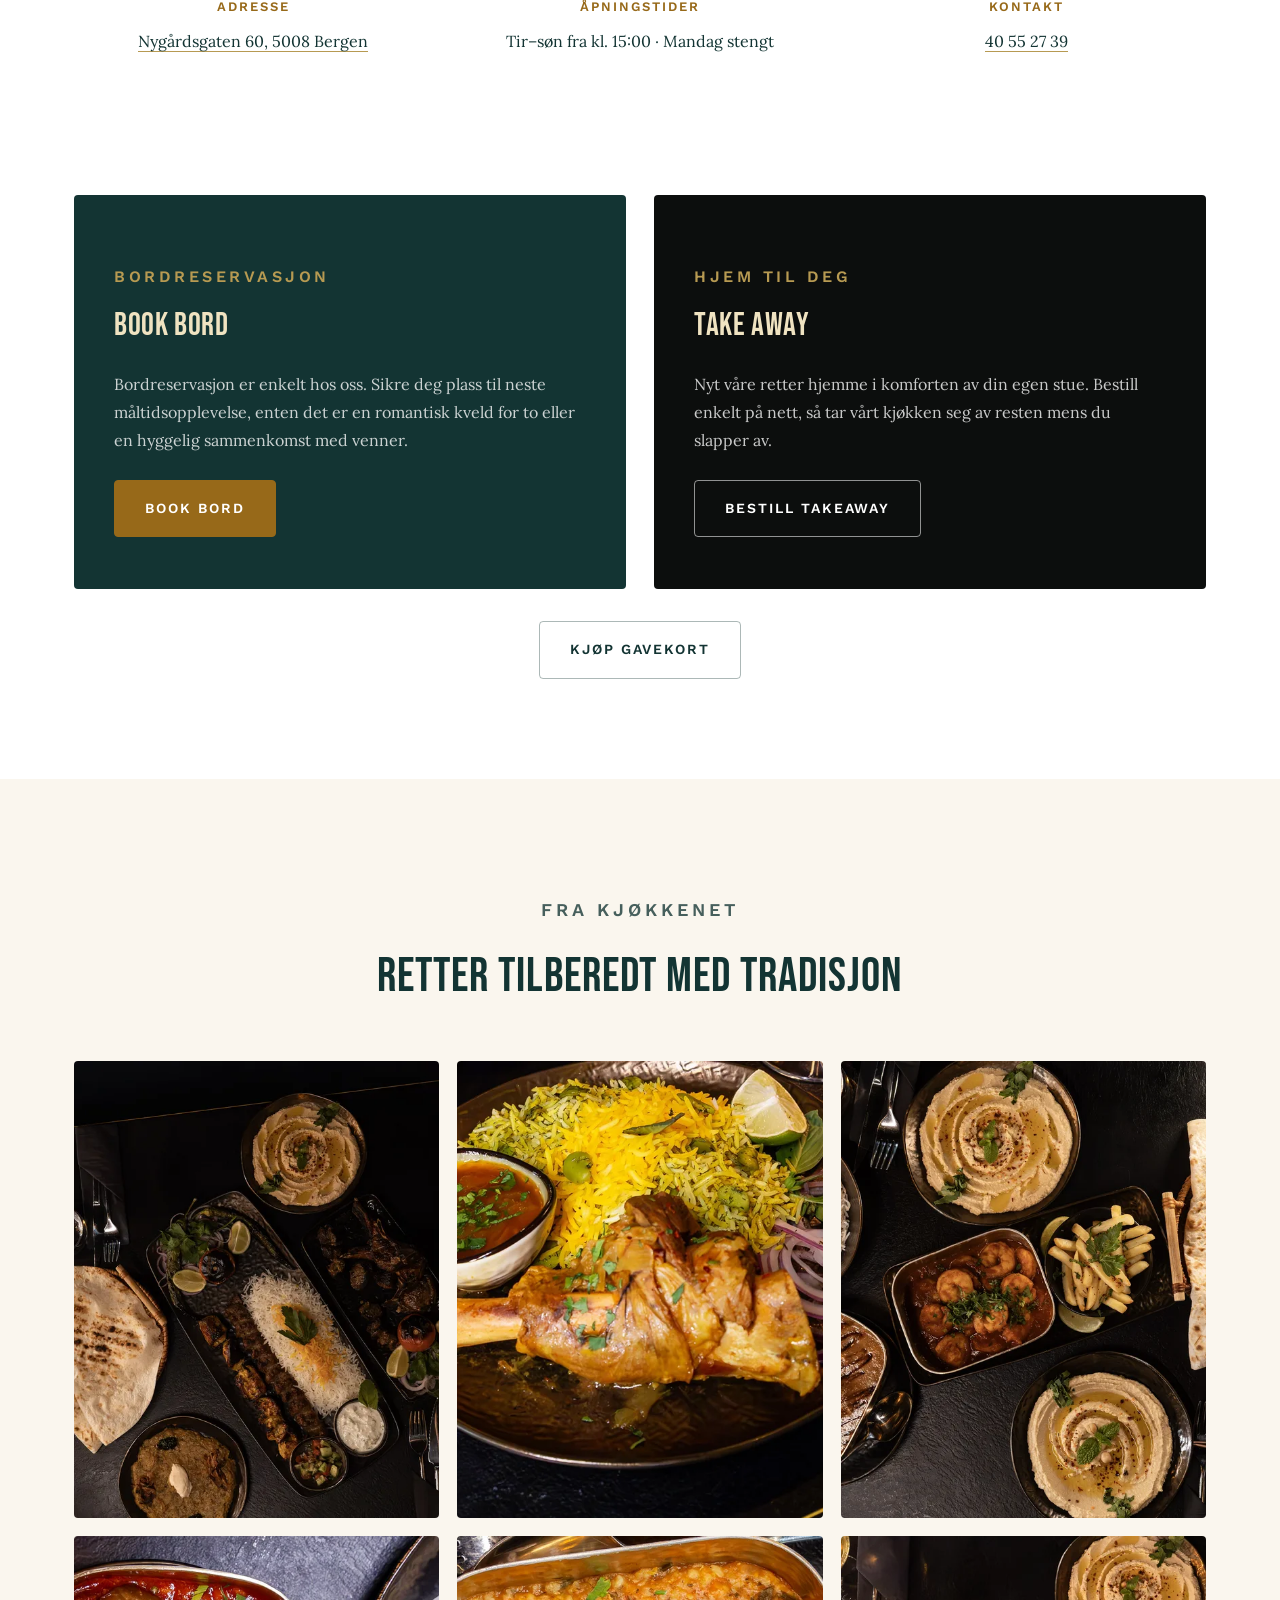
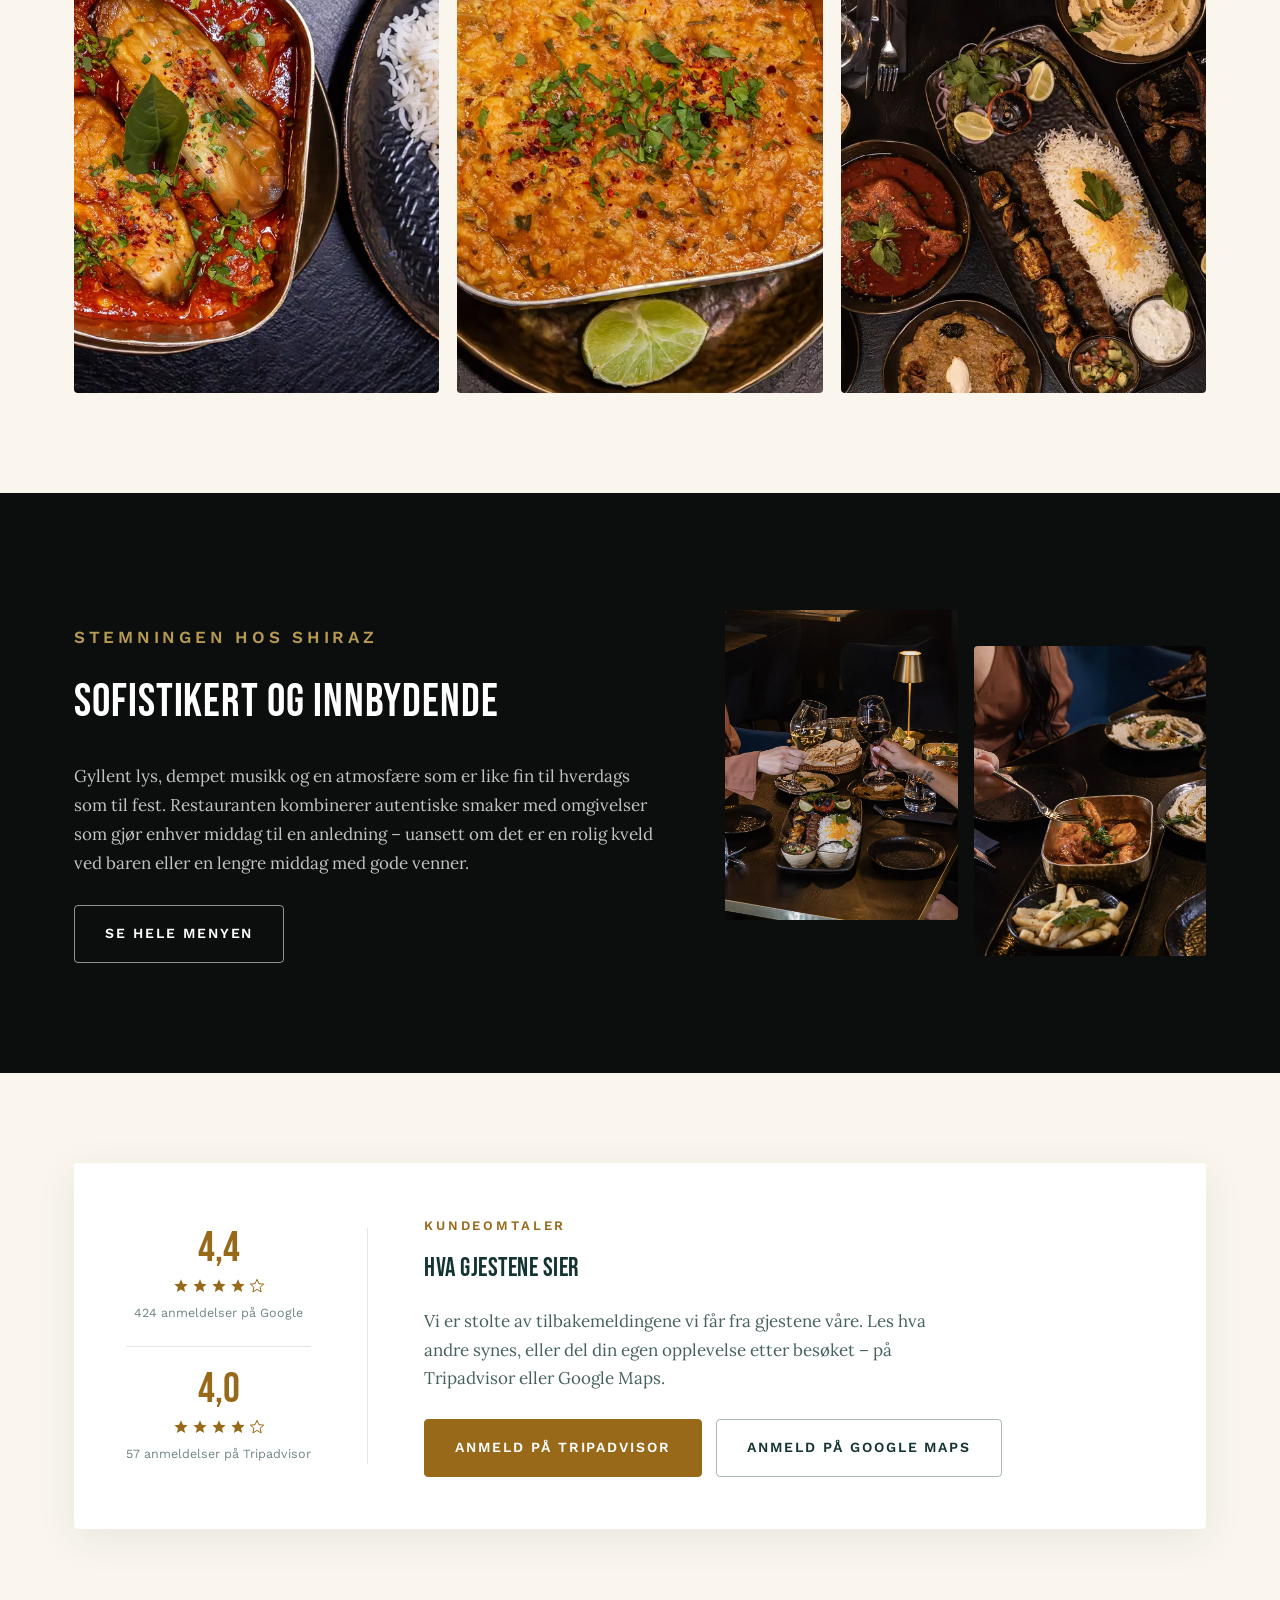
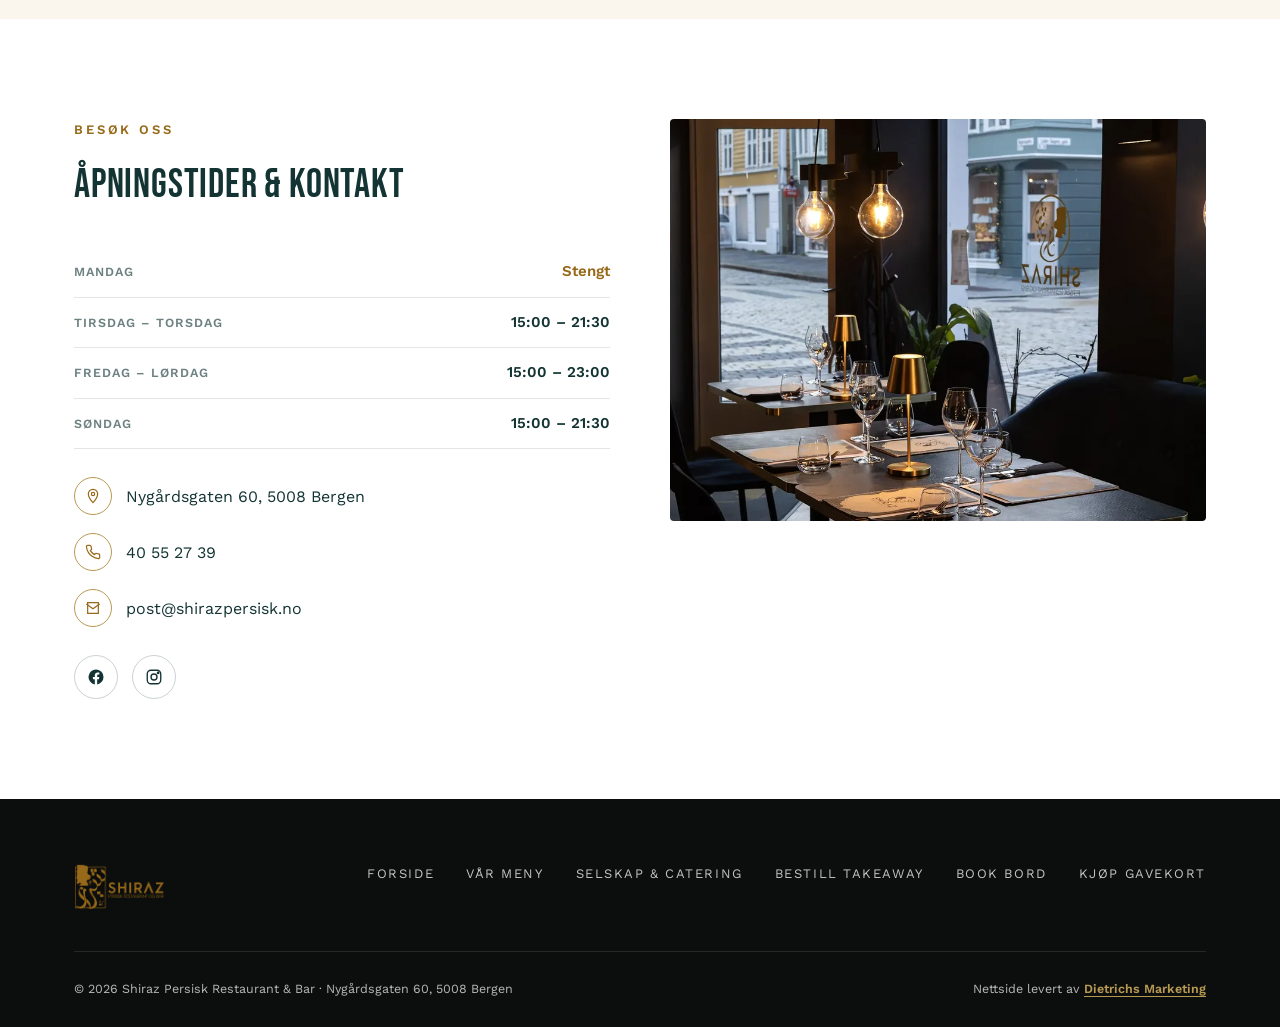
==== commit 6b9ad65e: "Fjern geo fra schema igjen (beholder robots.txt) Co-Authored-By: Claude Opus 5.5 <noreply@anthropic." ====
--- a/index.html
+++ b/index.html
@@ -303,11 +303,6 @@
     "addressLocality": "Bergen",
     "addressCountry": "NO"
   },
-  "geo": {
-    "@type": "GeoCoordinates",
-    "latitude": 60.38739,
-    "longitude": 5.32912
-  },
   "openingHoursSpecification": [
     {
       "@type": "OpeningHoursSpecification",
